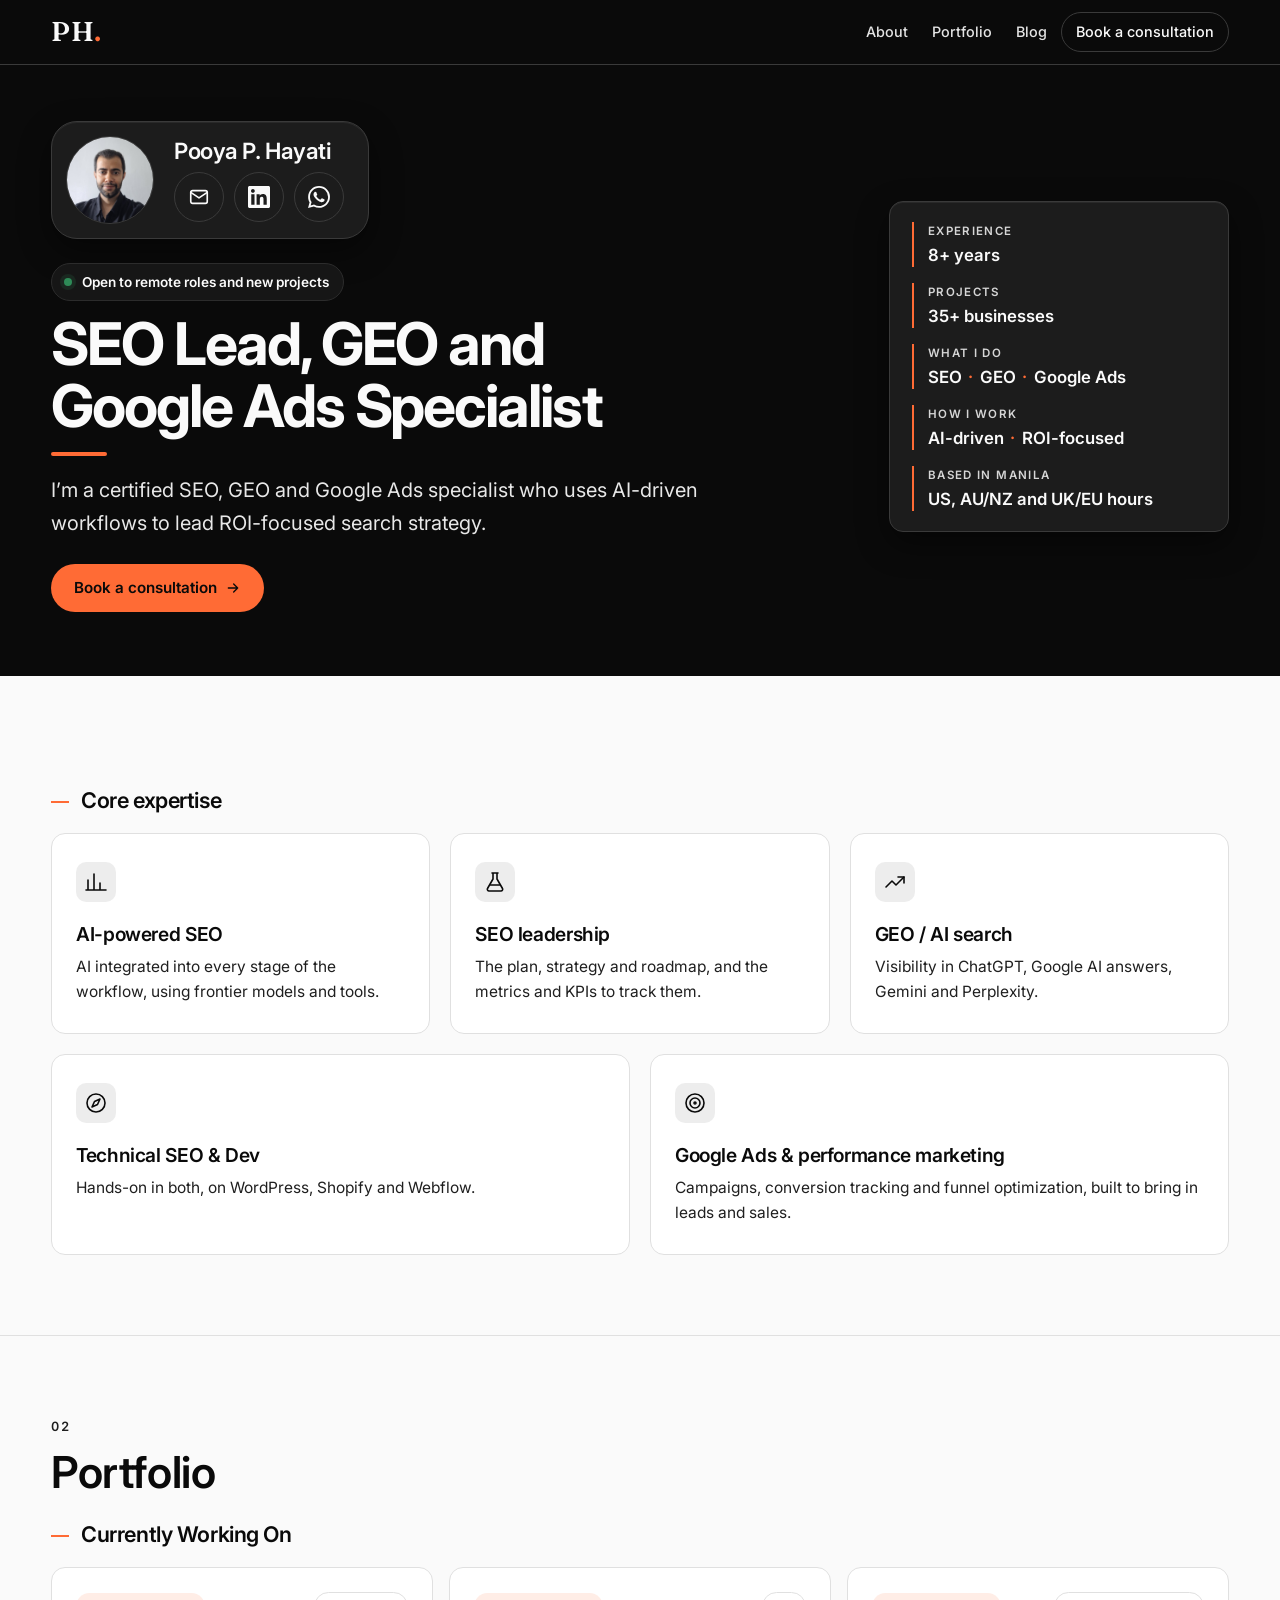
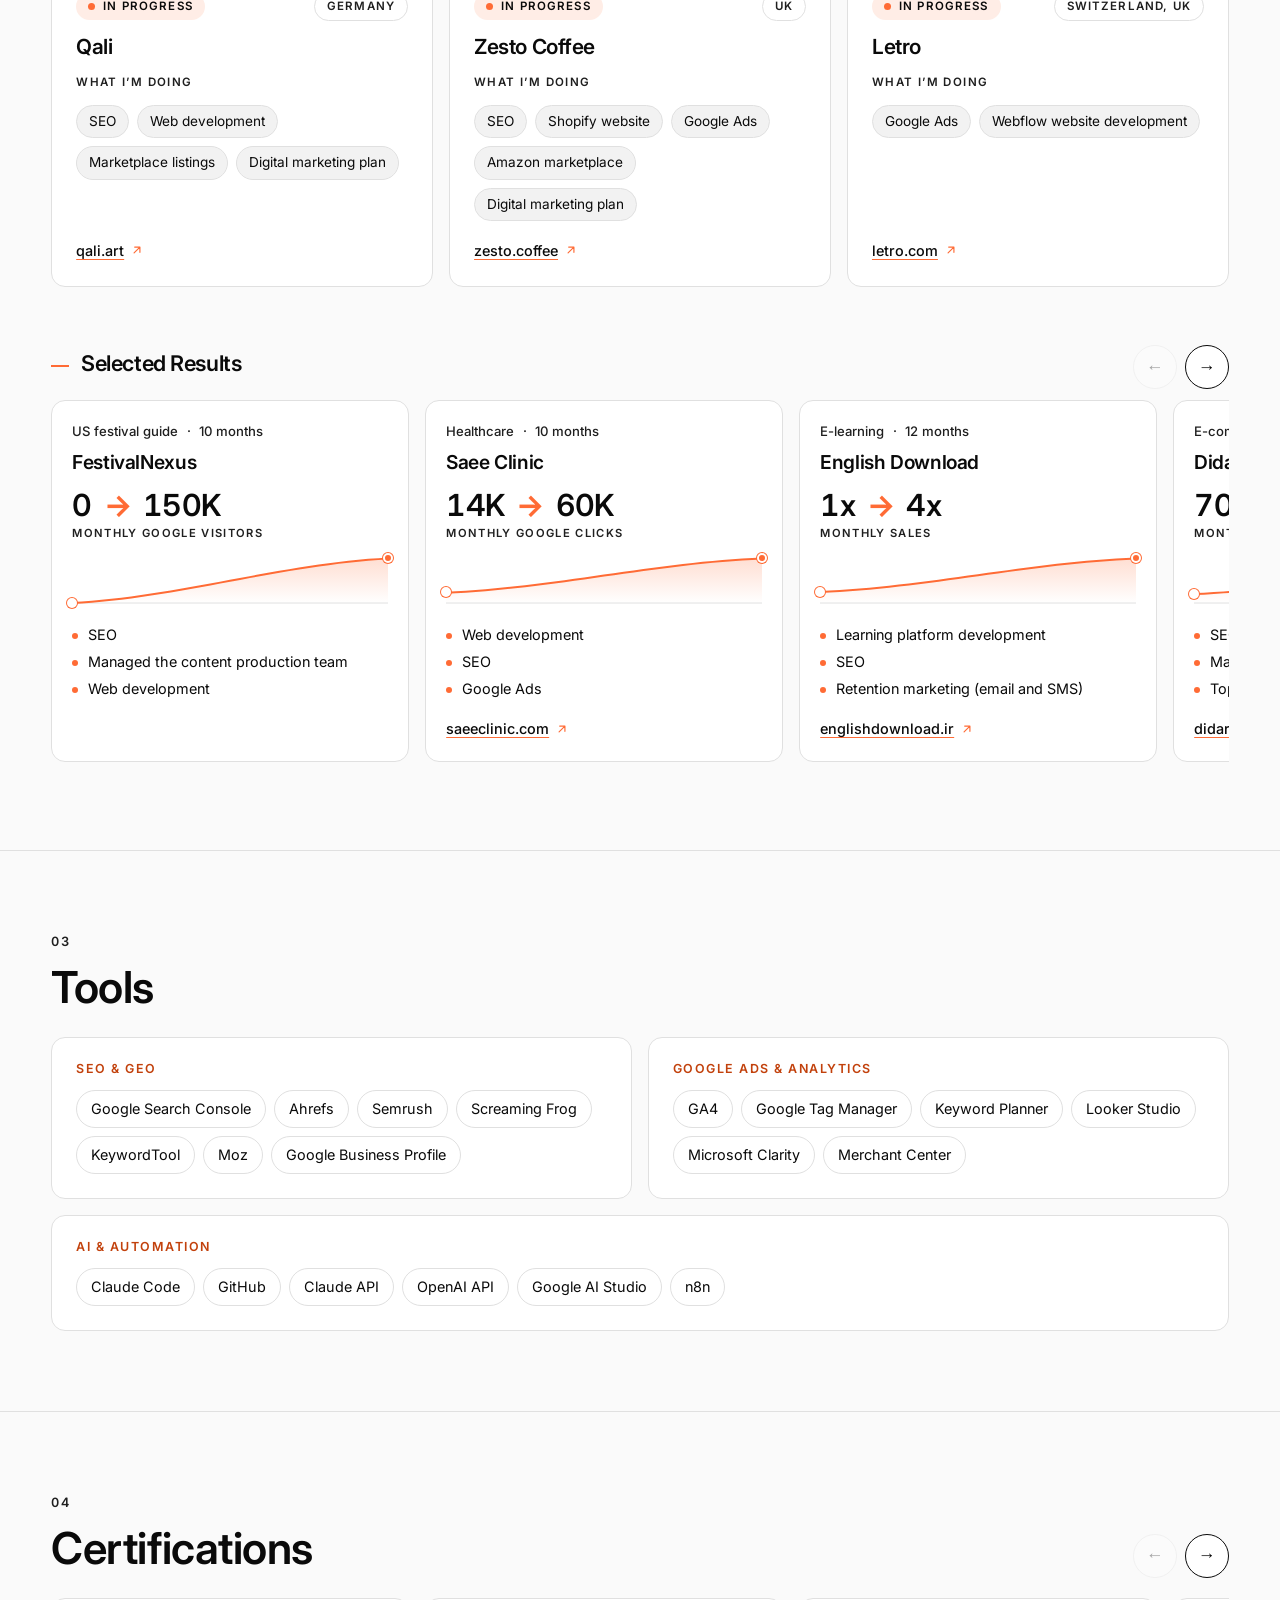
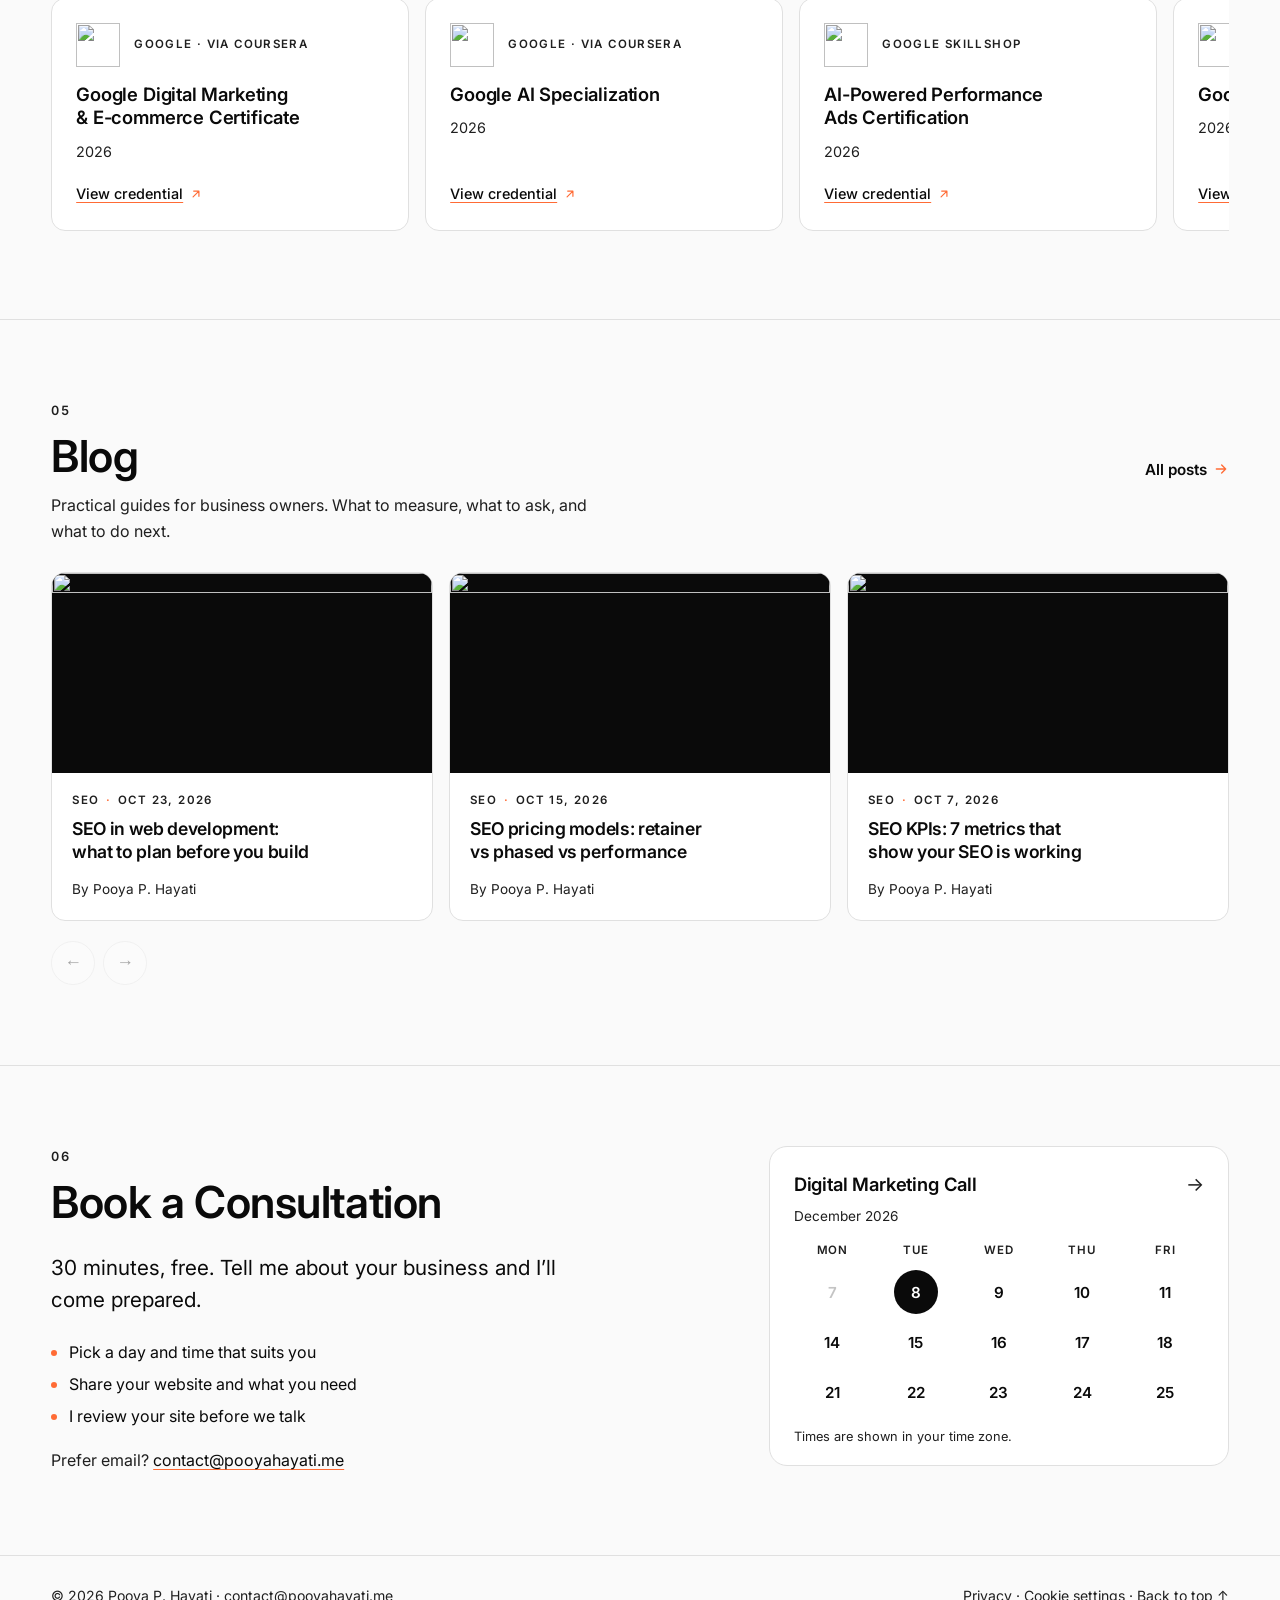
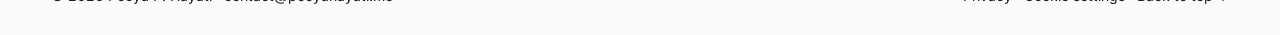
==== public/index.html @ 8cc302c2 "Add credential links for remaining certifications Co-Authored-By: Claude Sonnet 5.5 <noreply@anthrop" ====
<!DOCTYPE html>
<html lang="en">
<head>
<!-- Consent Mode default (before GTM) -->
<script>window.dataLayer=window.dataLayer||[];function gtag(){dataLayer.push(arguments)}
gtag('consent','default',{ad_storage:'denied',ad_user_data:'denied',ad_personalization:'denied',analytics_storage:'denied',wait_for_update:500});
try{if(localStorage.getItem('ph_consent')==='granted')gtag('consent','update',{analytics_storage:'granted'})}catch(e){}</script>
<!-- Google Tag Manager -->
<script>(function(w,d,s,l,i){w[l]=w[l]||[];w[l].push({'gtm.start':
new Date().getTime(),event:'gtm.js'});var f=d.getElementsByTagName(s)[0],
j=d.createElement(s),dl=l!='dataLayer'?'&l='+l:'';j.async=true;j.src=
'https://www.googletagmanager.com/gtm.js?id='+i+dl;f.parentNode.insertBefore(j,f);
})(window,document,'script','dataLayer','GTM-W73J48HM');</script>
<!-- End Google Tag Manager -->
  <meta charset="UTF-8">
  <meta name="viewport" content="width=device-width, initial-scale=1.0">
  <title>Pooya Hayati | SEO Lead, GEO and Google Ads Specialist</title>
  <meta name="description" content="SEO, GEO and Google Ads specialist with 8+ years of experience leading ROI-focused SEO strategy for healthcare, e-commerce, software and e-learning businesses.">
  <meta name="author" content="Pooya P. Hayati">
  <meta name="robots" content="index, follow">
  <link rel="canonical" href="https://pouyahayati.com/">
  <meta name="theme-color" content="#0A0A0A">
  <meta name="color-scheme" content="light">

  <!-- Open Graph -->
  <meta property="og:type" content="website">
  <meta property="og:url" content="https://pouyahayati.com/">
  <meta property="og:site_name" content="Pooya P. Hayati">
  <meta property="og:title" content="Pooya Hayati | SEO Lead, GEO and Google Ads Specialist">
  <meta property="og:description" content="SEO, GEO and Google Ads specialist with 8+ years of experience leading ROI-focused SEO strategy for healthcare, e-commerce, software and e-learning businesses.">
  <meta property="og:locale" content="en_US">
  <meta property="og:image" content="https://pouyahayati.com/og-image.png">
  <meta property="og:image:width" content="1200">
  <meta property="og:image:height" content="630">
  <meta name="twitter:card" content="summary_large_image">
  <meta name="twitter:title" content="Pooya Hayati | SEO Lead, GEO and Google Ads Specialist">
  <meta name="twitter:description" content="SEO, GEO and Google Ads specialist with 8+ years of experience leading ROI-focused SEO strategy for healthcare, e-commerce, software and e-learning businesses.">
  <meta name="twitter:image" content="https://pouyahayati.com/og-image.png">

  <link rel="icon" href="favicon.svg" type="image/svg+xml">

  <link rel="preconnect" href="https://fonts.googleapis.com">
  <link rel="preconnect" href="https://fonts.gstatic.com" crossorigin>
  <link href="https://fonts.googleapis.com/css2?family=Fraunces:opsz,wght@9..144,600&family=Inter:wght@400;500;600;700&display=swap" rel="stylesheet">
  <link rel="stylesheet" href="styles.css">

  <script type="application/ld+json">
  {
    "@context": "https://schema.org",
    "@type": "Person",
    "name": "Pooya P. Hayati",
    "alternateName": "Pouya Hayati",
    "url": "https://pouyahayati.com/",
    "image": "https://pouyahayati.com/images/profile.jpg",
    "jobTitle": "SEO Lead, GEO & Google Ads Specialist",
    "email": "mailto:contact@pooyahayati.me",
    "sameAs": ["https://www.linkedin.com/in/pooya-hayati"],
    "address": {"@type": "PostalAddress", "addressLocality": "Manila", "addressCountry": "PH"},
    "knowsAbout": ["Search Engine Optimization", "Technical SEO", "E-commerce SEO", "Link Building", "Local SEO", "Generative Engine Optimization", "Google Ads", "Paid Search", "Web Analytics", "Conversion Rate Optimization"]
  }
  </script>

  <script>document.documentElement.classList.add('js');</script>
  <script src="booking.js" defer></script>
  <script src="script.js" defer></script>
</head>
<body>
<!-- Google Tag Manager (noscript) -->
<noscript><iframe src="https://www.googletagmanager.com/ns.html?id=GTM-W73J48HM"
height="0" width="0" style="display:none;visibility:hidden"></iframe></noscript>
<!-- End Google Tag Manager (noscript) -->
  <a class="skip-link" href="#main">Skip to content</a>

  <header class="site-header">
    <div class="container header-inner">
      <a class="logo" href="#top" aria-label="Pooya P. Hayati, home">PH<span class="logo-dot" aria-hidden="true">.</span></a>
      <nav aria-label="Primary">
        <ul class="nav-list">
          <li><a href="#about">About</a></li>
          <li><a href="#work">Portfolio</a></li>
          <li><a href="#blog">Blog</a></li>
          <li><a href="#contact" class="nav-cta">Book a consultation</a></li>
        </ul>
      </nav>
    </div>
  </header>

  <main id="main">
    <section class="hero" id="top" aria-labelledby="hero-title">
      <div class="container">
        <aside class="profile-card" aria-label="Connect with Pooya P. Hayati">
          <span class="profile-photo"><img src="images/profile.jpg" alt="Pooya P. Hayati" width="88" height="88"></span>
          <div class="profile-body">
            <p class="profile-name">Pooya P. Hayati</p>
            <ul class="profile-links">
              <li><a class="is-email" href="mailto:contact@pooyahayati.me" aria-label="Email">
                <svg aria-hidden="true" viewBox="0 0 24 24" fill="none" stroke="currentColor" stroke-width="1.8" stroke-linecap="round" stroke-linejoin="round"><rect x="3" y="5" width="18" height="14" rx="2"/><path d="M3 7l9 6 9-6"/></svg>
              </a></li>
              <li><a class="is-linkedin" href="https://www.linkedin.com/in/pooya-hayati" target="_blank" rel="noopener" aria-label="LinkedIn">
                <svg aria-hidden="true" viewBox="0 0 24 24" fill="currentColor"><path d="M20.447 20.452h-3.554v-5.569c0-1.328-.027-3.037-1.852-3.037-1.853 0-2.136 1.445-2.136 2.939v5.667H9.351V9h3.414v1.561h.046c.477-.9 1.637-1.85 3.37-1.85 3.601 0 4.267 2.37 4.267 5.455v6.286zM5.337 7.433c-1.144 0-2.063-.926-2.063-2.065 0-1.138.92-2.063 2.063-2.063 1.14 0 2.064.925 2.064 2.063 0 1.139-.925 2.065-2.064 2.065zm1.782 13.019H3.555V9h3.564v11.452zM22.225 0H1.771C.792 0 0 .774 0 1.729v20.542C0 23.227.792 24 1.771 24h20.451C23.2 24 24 23.227 24 22.271V1.729C24 .774 23.2 0 22.222 0h.003z"/></svg>
              </a></li>
              <li><a class="is-whatsapp" href="https://wa.me/639681884599" target="_blank" rel="noopener" aria-label="WhatsApp">
                <svg aria-hidden="true" viewBox="0 0 24 24" fill="currentColor"><path d="M17.472 14.382c-.297-.149-1.758-.867-2.03-.967-.273-.099-.471-.148-.67.15-.197.297-.767.966-.94 1.164-.173.199-.347.223-.644.075-.297-.15-1.255-.463-2.39-1.475-.883-.788-1.48-1.761-1.653-2.059-.173-.297-.018-.458.13-.606.134-.133.298-.347.446-.52.149-.174.198-.298.298-.497.099-.198.05-.371-.025-.52-.075-.149-.669-1.612-.916-2.207-.242-.579-.487-.5-.669-.51-.173-.008-.371-.01-.57-.01-.198 0-.52.074-.792.372-.272.297-1.04 1.016-1.04 2.479 0 1.462 1.065 2.875 1.213 3.074.149.198 2.096 3.2 5.077 4.487.709.306 1.262.489 1.694.625.712.227 1.36.195 1.871.118.571-.085 1.758-.719 2.006-1.413.248-.694.248-1.289.173-1.413-.074-.124-.272-.198-.57-.347m-5.421 7.403h-.004a9.87 9.87 0 01-5.031-1.378l-.361-.214-3.741.982.998-3.648-.235-.374a9.86 9.86 0 01-1.51-5.26c.001-5.45 4.436-9.884 9.888-9.884 2.64 0 5.122 1.03 6.988 2.898a9.825 9.825 0 012.893 6.994c-.003 5.45-4.437 9.884-9.885 9.884m8.413-18.297A11.815 11.815 0 0012.05 0C5.495 0 .16 5.335.157 11.892c0 2.096.547 4.142 1.588 5.945L.057 24l6.305-1.654a11.882 11.882 0 005.683 1.448h.005c6.554 0 11.89-5.335 11.893-11.893a11.821 11.821 0 00-3.48-8.413Z"/></svg>
              </a></li>
            </ul>
          </div>
        </aside>

        <div class="hero-body">
          <div class="hero-copy">
            <p class="hero-open"><span class="hero-open-dot" aria-hidden="true"></span>Open to remote roles and new projects</p>
            <h1 id="hero-title" class="hero-title hero-title-one">SEO Lead, GEO and Google Ads Specialist</h1>
            <p class="hero-sub">I&rsquo;m a certified SEO, GEO and Google Ads specialist who uses AI-driven workflows to lead ROI-focused search strategy.</p>
            <div class="hero-actions">
              <a class="btn btn-primary" href="#contact">Book a consultation
                <svg aria-hidden="true" width="16" height="16" viewBox="0 0 24 24" fill="none" stroke="currentColor" stroke-width="2" stroke-linecap="round" stroke-linejoin="round"><path d="M5 12h14M13 6l6 6-6 6"/></svg>
              </a>
            </div>
          </div>

          <dl class="hero-stats" aria-label="At a glance">
            <div class="stat"><dt>Experience</dt><dd>8+ years</dd></div>
            <div class="stat"><dt>Projects</dt><dd>35+ businesses</dd></div>
            <div class="stat stat-wide"><dt>What I do</dt><dd>SEO <span class="sep" aria-hidden="true">·</span> GEO <span class="sep" aria-hidden="true">·</span> Google Ads</dd></div>
            <div class="stat stat-wide stat-how"><dt>How I work</dt><dd>AI-driven <span class="sep" aria-hidden="true">·</span> ROI-focused</dd></div>
            <div class="stat stat-wide stat-where"><dt>Based in Manila</dt><dd>US, AU/NZ and UK/EU hours</dd></div>
          </dl>
        </div>
      </div>
    </section>

    <section class="section" id="about" aria-labelledby="about-title">
      <div class="container split">
        <div class="about-cards">
        <h3 class="group-title reveal" id="about-title">Core expertise</h3>
        <ul class="cards">
          <li class="card reveal">
            <svg class="card-icon" aria-hidden="true" viewBox="0 0 24 24" fill="none" stroke="currentColor" stroke-width="1.6" stroke-linecap="round" stroke-linejoin="round"><path d="M4 20V10M10 20V4M16 20v-7M22 20H2"/></svg>
            <h3>AI-powered SEO</h3>
            <p>AI integrated into every stage of the workflow, using frontier models and tools.</p>
          </li>
          <li class="card reveal">
            <svg class="card-icon" aria-hidden="true" viewBox="0 0 24 24" fill="none" stroke="currentColor" stroke-width="1.6" stroke-linecap="round" stroke-linejoin="round"><path d="M9 3h6M10 3v6L4.5 18.5A1.7 1.7 0 0 0 6 21h12a1.7 1.7 0 0 0 1.5-2.5L14 9V3"/><path d="M7.5 15h9"/></svg>
            <h3>SEO leadership</h3>
            <p>The plan, strategy and roadmap, and the metrics and KPIs to track them.</p>
          </li>
          <li class="card reveal">
            <svg class="card-icon" aria-hidden="true" viewBox="0 0 24 24" fill="none" stroke="currentColor" stroke-width="1.6" stroke-linecap="round" stroke-linejoin="round"><path d="M3 17l6-6 4 4 8-8"/><path d="M15 7h6v6"/></svg>
            <h3>GEO / AI search</h3>
            <p>Visibility in ChatGPT, Google AI answers, Gemini and Perplexity.</p>
          </li>
          <li class="card reveal">
            <svg class="card-icon" aria-hidden="true" viewBox="0 0 24 24" fill="none" stroke="currentColor" stroke-width="1.6" stroke-linecap="round" stroke-linejoin="round"><circle cx="12" cy="12" r="9"/><path d="M16 8l-2.5 5.5L8 16l2.5-5.5z"/></svg>
            <h3>Technical SEO &amp; Dev</h3>
            <p>Hands-on in both, on WordPress, Shopify and Webflow.</p>
          </li>
          <li class="card reveal">
            <svg class="card-icon" aria-hidden="true" viewBox="0 0 24 24" fill="none" stroke="currentColor" stroke-width="1.6" stroke-linecap="round" stroke-linejoin="round"><circle cx="12" cy="12" r="9"/><circle cx="12" cy="12" r="5"/><circle cx="12" cy="12" r="1"/></svg>
            <h3>Google Ads &amp; performance marketing</h3>
            <p>Campaigns, conversion tracking and funnel optimization, built to bring in leads and sales.</p>
          </li>
        </ul>
        </div>
      </div>
    </section>


    <section class="section" id="work" aria-labelledby="work-title">
      <div class="container">
        <div class="section-head reveal">
          <span class="section-num">02</span>
          <h2 id="work-title">Portfolio</h2>
        </div>

        <div class="work-group" aria-labelledby="wip-title">
          <h3 class="group-title reveal" id="wip-title">Currently Working On</h3>
          <ul class="wips">
            <li class="wip reveal">
              <div class="wip-body">
                <div class="wip-tags"><span class="badge"><span class="badge-dot" aria-hidden="true"></span>In progress</span><span class="market">Germany</span></div>
                <h4>Qali</h4>
                <div class="case-work"><span class="case-work-label">What I’m doing</span><ul class="pills"><li>SEO</li><li>Web development</li><li>Marketplace listings</li><li>Digital marketing plan</li></ul></div>
                <a class="case-link" href="https://qali.art" target="_blank" rel="noopener">qali.art <svg aria-hidden="true" width="14" height="14" viewBox="0 0 24 24" fill="none" stroke="currentColor" stroke-width="2" stroke-linecap="round" stroke-linejoin="round"><path d="M7 17L17 7M8 7h9v9"/></svg></a>
              </div>
            </li>
            <li class="wip reveal">
              <div class="wip-body">
                <div class="wip-tags"><span class="badge"><span class="badge-dot" aria-hidden="true"></span>In progress</span><span class="market">UK</span></div>
                <h4>Zesto Coffee</h4>
                <div class="case-work"><span class="case-work-label">What I’m doing</span><ul class="pills"><li>SEO</li><li>Shopify website</li><li>Google Ads</li><li>Amazon marketplace</li><li>Digital marketing plan</li></ul></div>
                <a class="case-link" href="https://zesto.coffee" target="_blank" rel="noopener">zesto.coffee <svg aria-hidden="true" width="14" height="14" viewBox="0 0 24 24" fill="none" stroke="currentColor" stroke-width="2" stroke-linecap="round" stroke-linejoin="round"><path d="M7 17L17 7M8 7h9v9"/></svg></a>
              </div>
            </li>
                      <li class="wip reveal">
              <div class="wip-body">
                <div class="wip-tags"><span class="badge"><span class="badge-dot" aria-hidden="true"></span>In progress</span><span class="market">Switzerland, UK</span></div>
                <h4>Letro</h4>
                <div class="case-work"><span class="case-work-label">What I’m doing</span><ul class="pills"><li>Google Ads</li><li>Webflow website development</li></ul></div>
                <a class="case-link" href="https://letro.com" target="_blank" rel="noopener">letro.com <svg aria-hidden="true" width="14" height="14" viewBox="0 0 24 24" fill="none" stroke="currentColor" stroke-width="2" stroke-linecap="round" stroke-linejoin="round"><path d="M7 17L17 7M8 7h9v9"/></svg></a>
              </div>
            </li>
          </ul>
        </div>

        <div class="work-group" aria-labelledby="seo-title">
          <h3 class="group-title reveal" id="seo-title">Selected Results</h3>
          <div class="carousel">
          <ul class="cases" tabindex="0" aria-label="Selected results">
            <li class="case reveal">
              <div class="case-body">
                <p class="case-meta">US festival guide <span class="nowrap"><span class="sep" aria-hidden="true">·</span> 10 months</span></p>
                <h4>FestivalNexus</h4>
                <figure class="chart" data-from="0" data-from-label="0" data-to="150000" data-months="10">
                  <figcaption class="chart-head"><span class="chart-metric">Monthly Google visitors</span><span class="chart-value">0 <span class="arr" aria-label="to">→</span> 150K</span></figcaption>
                </figure>
                <dl class="case-totals"><div><dt>Total visits</dt><dd>~375K</dd></div><div><dt>Times shown on Google</dt><dd>~7M</dd></div></dl>
                <div class="case-work"><span class="case-work-label">What I did</span><ul class="case-list"><li>SEO</li><li>Managed the content production team</li><li>Web development</li></ul></div>
              </div>
            </li>
            <li class="case reveal">
              <div class="case-body">
                <p class="case-meta">Healthcare <span class="nowrap"><span class="sep" aria-hidden="true">·</span> 10 months</span></p>
                <h4>Saee Clinic</h4>
                <figure class="chart" data-from="14000" data-from-label="14K" data-to="60000" data-months="10">
                  <figcaption class="chart-head"><span class="chart-metric">Monthly Google clicks</span><span class="chart-value">14K <span class="arr" aria-label="to">→</span> 60K</span></figcaption>
                </figure>
                <dl class="case-totals"><div><dt>Total visits</dt><dd>~376K</dd></div><div><dt>Times shown on Google</dt><dd>~8.68M</dd></div></dl>
                <div class="case-work"><span class="case-work-label">What I did</span><ul class="case-list"><li>Web development</li><li>SEO</li><li>Google Ads</li></ul></div>
                <a class="case-link" href="https://saeeclinic.com" target="_blank" rel="noopener">saeeclinic.com <svg aria-hidden="true" width="14" height="14" viewBox="0 0 24 24" fill="none" stroke="currentColor" stroke-width="2" stroke-linecap="round" stroke-linejoin="round"><path d="M7 17L17 7M8 7h9v9"/></svg></a>
              </div>
            </li>
            <li class="case reveal">
              <div class="case-body">
                <p class="case-meta">E-learning <span class="nowrap"><span class="sep" aria-hidden="true">·</span> 12 months</span></p>
                <h4>English Download</h4>
                <figure class="chart" data-from="1" data-from-label="1x" data-to="4" data-months="12">
                  <figcaption class="chart-head"><span class="chart-metric">Monthly sales</span><span class="chart-value">1x <span class="arr" aria-label="to">→</span> 4x</span></figcaption>
                </figure>
                <div class="case-work"><span class="case-work-label">What I did</span><ul class="case-list"><li>Learning platform development</li><li>SEO</li><li>Retention marketing (email and SMS)</li></ul></div>
                <a class="case-link" href="https://englishdownload.ir" target="_blank" rel="noopener">englishdownload.ir <svg aria-hidden="true" width="14" height="14" viewBox="0 0 24 24" fill="none" stroke="currentColor" stroke-width="2" stroke-linecap="round" stroke-linejoin="round"><path d="M7 17L17 7M8 7h9v9"/></svg></a>
              </div>
            </li>
            <li class="case reveal">
              <div class="case-body">
                <p class="case-meta">E-commerce <span class="nowrap"><span class="sep" aria-hidden="true">·</span> 10 months</span></p>
                <h4>Didarhome</h4>
                <figure class="chart" data-from="700" data-from-label="700" data-to="3500" data-months="10">
                  <figcaption class="chart-head"><span class="chart-metric">Monthly Google clicks</span><span class="chart-value">700 <span class="arr" aria-label="to">→</span> 3,500+</span></figcaption>
                </figure>
                <div class="case-work"><span class="case-work-label">What I did</span><ul class="case-list"><li>SEO and Google Ads</li><li>Managed web development</li><li>Top 3 on Google for key rug searches</li></ul></div>
                <a class="case-link" href="https://didarhome.com" target="_blank" rel="noopener">didarhome.com <svg aria-hidden="true" width="14" height="14" viewBox="0 0 24 24" fill="none" stroke="currentColor" stroke-width="2" stroke-linecap="round" stroke-linejoin="round"><path d="M7 17L17 7M8 7h9v9"/></svg></a>
              </div>
            </li>
            <li class="case reveal">
              <div class="case-body">
                <p class="case-meta">E-commerce <span class="nowrap"><span class="sep" aria-hidden="true">·</span> 6 months</span></p>
                <h4>Taktennis</h4>
                <figure class="chart" data-from="1" data-from-label="1x" data-to="8" data-months="6">
                  <figcaption class="chart-head"><span class="chart-metric">Monthly sales</span><span class="chart-value">1x <span class="arr" aria-label="to">→</span> 8x</span></figcaption>
                </figure>
                <div class="case-work"><span class="case-work-label">What I did</span><ul class="case-list"><li>Web development</li><li>New site structure and engineered user flows to raise CRO and sales</li></ul></div>
                <a class="case-link" href="https://taktennis.com" target="_blank" rel="noopener">taktennis.com <svg aria-hidden="true" width="14" height="14" viewBox="0 0 24 24" fill="none" stroke="currentColor" stroke-width="2" stroke-linecap="round" stroke-linejoin="round"><path d="M7 17L17 7M8 7h9v9"/></svg></a>
              </div>
            </li>
            <li class="case reveal">
              <div class="case-body">
                <p class="case-meta">Cloud telephony SaaS</p>
                <h4>Telina</h4>
                <div class="case-work"><span class="case-work-label">What I did</span><ul class="case-list"><li>SEO: ranked on the business&rsquo;s main terms</li><li>Google Ads</li><li>Web development</li></ul></div>
                <a class="case-link" href="https://telina.com" target="_blank" rel="noopener">telina.com <svg aria-hidden="true" width="14" height="14" viewBox="0 0 24 24" fill="none" stroke="currentColor" stroke-width="2" stroke-linecap="round" stroke-linejoin="round"><path d="M7 17L17 7M8 7h9v9"/></svg></a>
              </div>
            </li>
          </ul>
          <div class="carousel-nav" hidden>
            <button type="button" class="carousel-btn" data-dir="-1" aria-label="Previous results">←</button>
            <button type="button" class="carousel-btn" data-dir="1" aria-label="Next results">→</button>
          </div>
          </div>
          <p class="chart-note reveal">Lines connect each project’s starting and ending numbers.</p>
        </div>
      </div>
    </section>

    <section class="section" id="tools" aria-labelledby="tools-title">
      <div class="container">
        <div class="section-head reveal">
          <span class="section-num">03</span>
          <h2 id="tools-title">Tools</h2>
        </div>
        <ul class="tool-grid">
          <li class="tool-card reveal"><h3>SEO &amp; GEO</h3><ul class="pills"><li>Google Search Console</li><li>Ahrefs</li><li>Semrush</li><li>Screaming Frog</li><li>KeywordTool</li><li>Moz</li><li>Google Business Profile</li></ul></li>
          <li class="tool-card reveal"><h3>Google Ads &amp; Analytics</h3><ul class="pills"><li>GA4</li><li>Google Tag Manager</li><li>Keyword Planner</li><li>Looker Studio</li><li>Microsoft Clarity</li><li>Merchant Center</li></ul></li>
          <li class="tool-card reveal"><h3>AI &amp; Automation</h3><ul class="pills"><li>Claude Code</li><li>GitHub</li><li>Claude API</li><li>OpenAI API</li><li>Google AI Studio</li><li>n8n</li></ul></li>
        </ul>
      </div>
    </section>

    <section class="section" id="certifications" aria-labelledby="certs-title">
      <div class="container">
        <div class="section-head reveal">
          <span class="section-num">04</span>
          <h2 id="certs-title">Certifications</h2>
        </div>
        <div class="carousel">
          <div class="carousel-nav" hidden>
            <button type="button" class="carousel-btn" data-dir="-1" aria-label="Previous certifications">←</button>
            <button type="button" class="carousel-btn" data-dir="1" aria-label="Next certifications">→</button>
          </div>
          <ul class="cert-track" tabindex="0" aria-label="Certifications">
            <li class="cert-card reveal">
              <div class="cert-top"><img class="cert-logo" src="/images/certs/google.png" alt="" width="44" height="44" loading="lazy"><span class="cert-issuer-name">Google · via Coursera</span></div>
              <h3>Google Digital Marketing &amp; E-commerce Certificate</h3>
              <p class="cert-year">2026</p>
              <a class="case-link" href="https://www.coursera.org/account/accomplishments/specialization/5QYLUIN1EO39" target="_blank" rel="noopener">View credential <svg aria-hidden="true" width="14" height="14" viewBox="0 0 24 24" fill="none" stroke="currentColor" stroke-width="2" stroke-linecap="round" stroke-linejoin="round"><path d="M7 17L17 7M8 7h9v9"/></svg></a>
            </li>
            <li class="cert-card reveal">
              <div class="cert-top"><img class="cert-logo" src="/images/certs/google.png" alt="" width="44" height="44" loading="lazy"><span class="cert-issuer-name">Google · via Coursera</span></div>
              <h3>Google AI Specialization</h3>
              <p class="cert-year">2026</p>
              <a class="case-link" href="https://www.coursera.org/account/accomplishments/specialization/MBNFSS2WHLLF" target="_blank" rel="noopener">View credential <svg aria-hidden="true" width="14" height="14" viewBox="0 0 24 24" fill="none" stroke="currentColor" stroke-width="2" stroke-linecap="round" stroke-linejoin="round"><path d="M7 17L17 7M8 7h9v9"/></svg></a>
            </li>
            <li class="cert-card reveal">
              <div class="cert-top"><img class="cert-logo" src="/images/certs/google.png" alt="" width="44" height="44" loading="lazy"><span class="cert-issuer-name">Google Skillshop</span></div>
              <h3>AI-Powered Performance Ads Certification</h3>
              <p class="cert-year">2026</p>
              <a class="case-link" href="https://skillshop.docebosaas.com/legacy/lms/index.php?r=CertificationApp%2FcertificationApp%2Frenew%26cu_id=7665883" target="_blank" rel="noopener">View credential <svg aria-hidden="true" width="14" height="14" viewBox="0 0 24 24" fill="none" stroke="currentColor" stroke-width="2" stroke-linecap="round" stroke-linejoin="round"><path d="M7 17L17 7M8 7h9v9"/></svg></a>
            </li>
            <li class="cert-card reveal">
              <div class="cert-top"><img class="cert-logo" src="/images/certs/google.png" alt="" width="44" height="44" loading="lazy"><span class="cert-issuer-name">Google</span></div>
              <h3>Google Analytics Certification</h3>
              <p class="cert-year">2026</p>
              <a class="case-link" href="/certs/google-analytics-certification.pdf" target="_blank" rel="noopener">View credential <svg aria-hidden="true" width="14" height="14" viewBox="0 0 24 24" fill="none" stroke="currentColor" stroke-width="2" stroke-linecap="round" stroke-linejoin="round"><path d="M7 17L17 7M8 7h9v9"/></svg></a>
            </li>
          </ul>
        </div>
      </div>
    </section>

    <section class="section section-alt" id="blog" aria-labelledby="blog-title">
      <div class="container">
        <div class="blog-head reveal">
          <div class="section-head">
            <span class="section-num">05</span>
            <h2 id="blog-title">Blog</h2>
          </div>
          <a class="blog-all" href="/blog/">All posts <svg aria-hidden="true" width="16" height="16" viewBox="0 0 24 24" fill="none" stroke="currentColor" stroke-width="2" stroke-linecap="round" stroke-linejoin="round"><path d="M5 12h14M13 6l6 6-6 6"/></svg></a>
        </div>
        <p class="blog-intro reveal">Practical guides for business owners. What to measure, what to ask, and what to do next.</p>
        <div class="carousel">
        <ul class="posts" tabindex="0" aria-label="Blog posts">
          <li class="post reveal">
            <a class="post-link" href="/blog/seo-in-web-development/">
              <img class="post-img" src="/blog/seo-in-web-development/og.png" alt="" width="1200" height="630" loading="lazy">
              <div class="post-body">
                <p class="post-meta">SEO <span class="sep" aria-hidden="true">·</span> <time datetime="2026-10-23">Oct 23, 2026</time></p>
                <h3>SEO in web development: what to plan before you build</h3>
                <p class="post-author">By Pooya P. Hayati</p>
              </div>
            </a>
          </li>
          <li class="post reveal">
            <a class="post-link" href="/blog/seo-pricing-models/">
              <img class="post-img" src="/blog/seo-pricing-models/og.png" alt="" width="1200" height="630" loading="lazy">
              <div class="post-body">
                <p class="post-meta">SEO <span class="sep" aria-hidden="true">·</span> <time datetime="2026-10-15">Oct 15, 2026</time></p>
                <h3>SEO pricing models: retainer vs phased vs performance</h3>
                <p class="post-author">By Pooya P. Hayati</p>
              </div>
            </a>
          </li>
          <li class="post reveal">
            <a class="post-link" href="/blog/seo-kpis-for-business-owners/">
              <img class="post-img" src="/blog/seo-kpis-for-business-owners/og.png" alt="" width="1200" height="630" loading="lazy">
              <div class="post-body">
                <p class="post-meta">SEO <span class="sep" aria-hidden="true">·</span> <time datetime="2026-10-07">Oct 7, 2026</time></p>
                <h3>SEO KPIs: 7 metrics that show your SEO is working</h3>
                <p class="post-author">By Pooya P. Hayati</p>
              </div>
            </a>
          </li>
        </ul>
        <div class="carousel-nav" hidden>
          <button type="button" class="carousel-btn" data-dir="-1" aria-label="Previous posts">←</button>
          <button type="button" class="carousel-btn" data-dir="1" aria-label="Next posts">→</button>
        </div>
        </div>
      </div>
    </section>

    <section class="section section-contact" id="contact" aria-labelledby="contact-title">
      <div class="container split">
        <div class="reveal">
          <div class="section-head">
            <span class="section-num">06</span>
            <h2 id="contact-title">Book a Consultation</h2>
          </div>
          <p class="lead">30 minutes, free. Tell me about your business and I’ll come prepared.</p>
          <ul class="offer-list">
            <li>Pick a day and time that suits you</li>
            <li>Share your website and what you need</li>
            <li>I review your site before we talk</li>
          </ul>
          <p class="contact-alt">Prefer email? <a href="mailto:contact@pooyahayati.me">contact@pooyahayati.me</a></p>
        </div>

        <div class="booking reveal" data-cal-link="pooyahayati/30min" data-notice-days="2" data-weeks="3">
          <div class="booking-head">
            <h3>Digital Marketing Call</h3>
            <a class="booking-open" href="https://cal.com/pooyahayati/30min" target="_blank" rel="noopener" aria-label="Open booking page">→</a>
          </div>
          <p class="booking-month" aria-live="polite"></p>
          <div class="booking-days" role="list"></div>
          <p class="booking-note">Times are shown in your time zone.</p>
        </div>
      </div>
    </section>
  </main>

  <footer class="site-footer">
    <div class="container footer-inner">
      <p>© <span id="year">2026</span> Pooya P. Hayati · <a href="mailto:contact@pooyahayati.me">contact@pooyahayati.me</a></p>
      <p><a href="/privacy/">Privacy</a> · <a href="#" data-cookie-settings>Cookie settings</a> · <a href="#top">Back to top ↑</a></p>
    </div>
  </footer>
<script src="/assets/consent.js" defer></script>
</body>
</html>
<!-- redeploy trigger -->
---- public/styles.css ----
/* ==========================================================================
   Tokens
   ========================================================================== */
:root {
  --bg: #FAFAFA;
  --bg-alt: #F2F2F2;
  --surface: #FFFFFF;
  --ink: #111111;
  --ink-soft: #555555;
  --spark: #FF6B35;      /* orange accent: small elements only */
  --spark-ink: #0A0A0A;
  --line: #E0E0E0;
  /* solid black header, as on lush.com */
  --nav-bg: #0A0A0A;
  --nav-ink: #FAFAFA;
  --nav-ink-soft: #BDBDBD;
  --nav-line: #3A3A3A;
  --shadow: 0 1px 2px rgba(0, 0, 0, .04), 0 8px 24px rgba(0, 0, 0, .07);

  --font-logo: 'Fraunces', Georgia, 'Times New Roman', serif; /* logo only */
  --font-body: 'Inter', -apple-system, BlinkMacSystemFont, 'Segoe UI', Roboto, sans-serif;

  --radius: 14px;
  --container: 1120px;
  --gutter: 20px;
  --header-h: 64px;
}


/* ==========================================================================
   Base
   ========================================================================== */
*, *::before, *::after { box-sizing: border-box; }

html {
  scroll-behavior: smooth;
  scroll-padding-top: calc(var(--header-h) + 12px);
  -webkit-text-size-adjust: 100%;
}

body {
  margin: 0;
  background: var(--bg);
  color: var(--ink);
  font-family: var(--font-body);
  font-size: 1rem;
  line-height: 1.65;
  -webkit-font-smoothing: antialiased;
  text-rendering: optimizeLegibility;
}

h1, h2, h3 { margin: 0; line-height: 1.15; font-weight: 600; letter-spacing: -.02em; }
p { margin: 0 0 1em; }
p:last-child { margin-bottom: 0; }
ul, ol { margin: 0; padding: 0; list-style: none; }

a { color: var(--ink); text-decoration-color: var(--spark); text-decoration-thickness: 1px; text-underline-offset: 3px; }
a:hover { text-decoration-thickness: 2px; }
:focus-visible { outline: 2px solid var(--spark); outline-offset: 3px; border-radius: 4px; }
::selection { background: var(--spark); color: var(--spark-ink); }

.container {
  width: 100%;
  max-width: var(--container);
  margin: 0 auto;
  padding: 0 var(--gutter);
}

.skip-link {
  position: absolute;
  left: 12px;
  top: -48px;
  z-index: 100;
  padding: 8px 14px;
  background: var(--ink);
  color: var(--bg);
  border-radius: 8px;
  transition: top .2s;
}
.skip-link:focus { top: 12px; }

/* ==========================================================================
   Header
   ========================================================================== */
.site-header {
  position: sticky;
  top: 0;
  z-index: 50;
  background: var(--nav-bg);
  color: var(--nav-ink);
  border-bottom: 1px solid transparent;
  transition: border-color .25s;
}
.site-header.is-scrolled { border-bottom-color: var(--nav-line); }

.header-inner {
  display: flex;
  align-items: center;
  justify-content: space-between;
  height: var(--header-h);
}

.logo {
  font-family: var(--font-logo);
  font-weight: 600;
  font-size: 1.7rem;
  line-height: 1;
  letter-spacing: .02em;
  color: var(--nav-ink);
  text-decoration: none;
}
.logo-dot { color: var(--spark); }

.nav-list { display: flex; align-items: center; gap: 4px; }
.nav-list a {
  display: block;
  padding: 8px 10px;
  font-size: .9rem;
  font-weight: 500;
  color: var(--nav-ink-soft);
  text-decoration: none;
  border-radius: 8px;
}
.nav-list a:hover { color: var(--nav-ink); }
.nav-list li:not(:last-child) { display: none; }
.nav-list .nav-cta {
  color: var(--nav-ink);
  border: 1px solid var(--nav-line);
  padding: 7px 14px;
  border-radius: 999px;
}
.nav-list .nav-cta:hover { color: var(--nav-ink); border-color: var(--nav-ink); }

/* ==========================================================================
   Buttons
   ========================================================================== */
.btn {
  display: inline-flex;
  align-items: center;
  justify-content: center;
  gap: 8px;
  min-height: 48px;
  padding: 12px 22px;
  font: 600 .95rem/1 var(--font-body);
  border-radius: 999px;
  border: 1px solid transparent;
  text-decoration: none;
  cursor: pointer;
  transition: background-color .2s, color .2s, border-color .2s, transform .2s;
}
.btn-primary { background: var(--ink); color: var(--bg); }
.btn-primary:hover { background: var(--spark); color: var(--spark-ink); }
.btn-primary:hover svg { transform: translateX(3px); color: var(--spark-ink); }
.btn-primary svg { color: var(--spark); transition: transform .2s, color .2s; }
.btn:disabled { opacity: .6; cursor: progress; }

/* ==========================================================================
   Hero
   ========================================================================== */
.hero { padding: 40px 0 80px; }



.hero-title {
  font-size: clamp(2.4rem, 7.5vw, 5.25rem);
  font-weight: 700;
  line-height: 1.06;
  letter-spacing: -.035em;
  margin-bottom: 28px;
  overflow-wrap: break-word;
}
/* line 2 always starts on its own line */
.hero-title .line { display: block; }
/* short orange rule under the headline */
.hero-title::after {
  content: "";
  display: block;
  width: 56px;
  height: 4px;
  margin-top: 24px;
  background: var(--spark);
  border-radius: 2px;
}


/* Profile / connect card */
.profile-card {
  display: flex;
  align-items: center;
  gap: 20px;
  width: fit-content;
  max-width: 100%;
  margin-bottom: 40px;
  padding: 14px 24px 14px 14px;
  background: var(--surface);
  border: 1px solid var(--line);
  border-radius: 26px;
  box-shadow: var(--shadow);
}
.profile-photo {
  flex: none;
  width: 88px;
  height: 88px;
  overflow: hidden;
  border-radius: 50%;
  border: 1px solid var(--line);
}
.profile-photo img {
  display: block;
  width: 100%;
  height: 100%;
  object-fit: cover;
  transform: none;
  transform-origin: 50% 40%; /* keeps the face centred with shoulders in frame */
}
.profile-name {
  margin: 0 0 8px;
  font-size: 1.4rem;
  font-weight: 600;
  line-height: 1.2;
  letter-spacing: -.02em;
}
.profile-links { display: flex; gap: 10px; }
.profile-links a {
  display: grid;
  place-items: center;
  width: 50px;
  height: 50px;
  color: var(--ink);
  border: 1px solid var(--line);
  border-radius: 50%;
  transition: background-color .18s, border-color .18s, color .18s;
}
/* hover: fill with the platform's brand colour, glyph turns white */
.profile-links a:hover { color: #FFFFFF; }
.profile-links .is-email:hover { background: #1A1A1A; border-color: #1A1A1A; }
.profile-links .is-linkedin:hover { background: #0A66C2; border-color: #0A66C2; }
.profile-links .is-whatsapp:hover { background: #25D366; border-color: #25D366; }
.profile-links svg { width: 22px; height: 22px; }

.hero-sub {
  font-size: clamp(1.05rem, 2.4vw, 1.25rem);
  color: var(--ink-soft);
  max-width: 52ch;
  margin-bottom: 32px;
}

.hero-actions { display: flex; flex-wrap: wrap; gap: 12px; }

/* Stats / proof panel: below the buttons on small screens, beside the copy on wide ones */
.hero-stats {
  display: grid;
  grid-template-columns: repeat(2, minmax(0, 1fr));
  gap: 24px 16px;
  margin: 48px 0 0;
  padding-top: 24px;
  border-top: 1px solid var(--line);
}
.stat {
  display: flex;
  flex-direction: column-reverse; /* value above label visually; label stays first in the markup */
  padding-left: 14px;
  border-left: 2px solid var(--spark);
}
.stat-wide { grid-column: 1 / -1; }
.hero-stats dd {
  margin: 0;
  font-size: clamp(1.25rem, 3.4vw, 1.5rem);
  font-weight: 600;
  line-height: 1.2;
  letter-spacing: -.02em;
  color: var(--ink);
}
.stat-wide dd { font-size: clamp(1rem, 2.8vw, 1.1rem); font-weight: 500; letter-spacing: -.01em; }
.hero-stats .sep { color: var(--spark); padding: 0 .15em; }
.hero-stats dt {
  margin-top: 6px;
  font-size: .72rem;
  font-weight: 600;
  letter-spacing: .12em;
  text-transform: uppercase;
  color: var(--ink-soft);
}


/* ==========================================================================
   Sections
   ========================================================================== */
.section { padding: 72px 0; border-top: 1px solid var(--line); }
.section-alt { background: var(--bg-alt); }

.section-head { margin-bottom: 28px; }
.section-head h2 { font-size: clamp(1.9rem, 5vw, 2.75rem); letter-spacing: -.01em; }
.section-num {
  display: block;
  margin-bottom: 10px;
  font-size: .8rem;
  font-weight: 600;
  letter-spacing: .12em;
  color: var(--ink-soft);
  font-variant-numeric: tabular-nums;
}

.split { display: grid; gap: 8px; }

.prose { max-width: 62ch; }
.lead { font-size: clamp(1.1rem, 2.4vw, 1.3rem); line-height: 1.55; color: var(--ink); }
.prose p:not(.lead) { color: var(--ink-soft); }

/* Cards */
.cards { display: grid; gap: 16px; }
.card {
  display: flex;
  flex-direction: column;
  padding: 28px 24px;
  background: var(--surface);
  border: 1px solid var(--line);
  border-radius: var(--radius);
  transition: border-color .25s, transform .25s, box-shadow .25s;
}
.card-icon {
  width: 40px;
  height: 40px;
  padding: 8px;
  margin-bottom: 20px;
  color: var(--ink);
  background: color-mix(in srgb, var(--ink) 7%, transparent);
  border-radius: 10px;
  transition: color .25s;
}
/* hover lift only on real pointers, so a tap can't leave one card stuck outlined */
@media (hover: hover) {
  .card:hover { border-color: var(--ink); transform: translateY(-2px); box-shadow: var(--shadow); }
  .card:hover .card-icon { color: var(--spark); }
}
.card h3 { font-size: 1.2rem; margin-bottom: 8px; text-wrap: balance; }
.card p { color: var(--ink-soft); font-size: .97rem; }

/* Portfolio */
.work-group + .work-group { margin-top: 64px; }
.group-title { font-size: 1.35rem; margin-bottom: 20px; }
.group-sub { margin: -12px 0 20px; color: var(--ink-soft); font-size: .95rem; }
.group-title::before {
  content: "";
  display: inline-block;
  width: 18px;
  height: 2px;
  margin-right: 12px;
  vertical-align: middle;
  background: var(--spark);
}

/* SEO case studies: same card chrome as the Focus cards */
.cases { display: grid; gap: 16px; }
.case {
  display: flex;
  flex-direction: column;
  overflow: hidden;
  background: var(--surface);
  border: 1px solid var(--line);
  border-radius: var(--radius);
  transition: border-color .25s, transform .25s, box-shadow .25s;
}
.case-body {
  display: flex;
  flex: 1;
  flex-direction: column;
  padding: 24px;
}
.case-meta {
  margin-bottom: 6px;
  font-size: .72rem;
  font-weight: 600;
  letter-spacing: .12em;
  text-transform: uppercase;
  color: var(--ink-soft);
}
.case-meta .sep { color: var(--spark); padding: 0 .2em; }
.case-meta .nowrap { white-space: nowrap; }
.case h4 { margin: 0; font-size: 1.2rem; font-weight: 600; line-height: 1.2; letter-spacing: -.02em; }

@media (hover: hover) {
  .case:hover { border-color: var(--ink); transform: translateY(-2px); box-shadow: var(--shadow); }
}

/* Growth chart: static head, plot drawn by script.js from data-* values */
.chart { margin: 20px 0 0; }
.chart-head {
  display: flex;
  align-items: flex-end;
  justify-content: space-between;
  gap: 12px;
}
.chart-metric {
  font-size: .72rem;
  font-weight: 600;
  letter-spacing: .12em;
  text-transform: uppercase;
  color: var(--ink-soft);
}
.chart-value {
  font-size: 1.75rem;
  font-weight: 600;
  line-height: 1;
  letter-spacing: -.02em;
  font-variant-numeric: tabular-nums;
  white-space: nowrap;
}
.chart-plot {
  position: relative;
  height: 88px;
  margin: 14px 0 0;
}
.chart-plot svg { display: block; width: 100%; height: 100%; overflow: visible; }
.chart-line { fill: none; stroke: var(--spark); stroke-width: 2; stroke-linejoin: round; stroke-linecap: round; }
.chart-base { stroke: var(--line); stroke-width: 1; }
.chart-dot {
  position: absolute;
  width: 10px;
  height: 10px;
  margin: -5px 0 0 -5px;
  background: var(--spark);
  border: 2px solid var(--surface);
  border-radius: 50%;
  box-shadow: 0 0 0 1px var(--spark);
}
.chart-dot.is-start { background: var(--surface); }
.chart-start {
  position: absolute;
  left: 0;
  padding: 0 0 0 10px;
  transform: translateY(-130%);
  font-size: .8rem;
  font-weight: 600;
  color: var(--ink-soft);
  font-variant-numeric: tabular-nums;
}
.chart-axis {
  display: flex;
  justify-content: space-between;
  margin-top: 6px;
  font-size: .75rem;
  color: var(--ink-soft);
}
/* the note only describes the drawn charts, so hide it when script.js can't draw them */
.chart-note { display: none; margin: 16px 0 0; font-size: .82rem; color: var(--ink-soft); }
.js .chart-note { display: block; }

.case-totals {
  display: flex;
  gap: 28px;
  margin: 18px 0 0;
  padding-top: 14px;
  border-top: 1px solid var(--line);
}
.case-totals div { display: flex; flex-direction: column-reverse; }
.case-totals dd { margin: 0; font-weight: 600; font-variant-numeric: tabular-nums; }
.case-totals dt { font-size: .8rem; color: var(--ink-soft); }
.case-result { margin: 18px 0 16px; color: var(--ink-soft); font-size: .95rem; }
.case .case-work { margin-top: 20px; }
/* what I did: short scope line under the numbers */
.case-work { margin: 0 0 20px; font-size: .92rem; line-height: 1.55; color: var(--ink); }
.case-work-label {
  display: block;
  margin-bottom: 4px;
  font-size: .72rem;
  font-weight: 600;
  letter-spacing: .12em;
  text-transform: uppercase;
  color: var(--ink-soft);
}
.wip .case-work { margin: 0; }
.case-link {
  display: inline-flex;
  align-items: center;
  gap: 6px;
  margin-top: auto;
  font-size: .9rem;
  font-weight: 500;
}
.case-link svg { color: var(--spark); }

/* In-progress work: dashed, muted frame + badge so it reads as unfinished next to the case studies */
.wips { display: grid; gap: 16px; }
.wip {
  display: flex;
  flex-direction: column;
  overflow: hidden;
  border: 1px dashed color-mix(in srgb, var(--ink) 22%, transparent);
  border-radius: var(--radius);
}
.wip-body { display: flex; flex-direction: column; gap: 10px; padding: 24px; }
.wip-tags { display: flex; flex-wrap: wrap; gap: 8px; }
.wip h4 { margin: 0; font-size: 1.2rem; font-weight: 600; line-height: 1.2; letter-spacing: -.02em; }
.wip .case-link { margin-top: 0; }
.badge, .market {
  display: inline-flex;
  align-items: center;
  gap: 8px;
  padding: 4px 12px;
  font-size: .72rem;
  font-weight: 600;
  letter-spacing: .1em;
  text-transform: uppercase;
  border-radius: 999px;
}
.badge { color: var(--ink); background: color-mix(in srgb, var(--spark) 12%, transparent); }
.market { color: var(--ink-soft); border: 1px solid var(--line); }
.badge-dot { width: 7px; height: 7px; border-radius: 50%; background: var(--spark); }

@media (prefers-reduced-motion: no-preference) {
  .badge-dot { animation: pulse 2s ease-in-out infinite; }
  @keyframes pulse { 50% { opacity: .35; } }
}

/* Contact */
.section-contact .lead { margin-bottom: 24px; max-width: 44ch; }
.contact-alt { color: var(--ink-soft); line-height: 1.8; }

.contact-form {
  display: grid;
  gap: 18px;
  margin-top: 32px;
  padding: 28px 24px;
  background: var(--surface);
  border: 1px solid var(--line);
  border-radius: var(--radius);
}
.field { display: grid; gap: 6px; }
.field label { font-size: .88rem; font-weight: 600; }
.field input,
.field textarea {
  width: 100%;
  padding: 12px 14px;
  font: inherit;
  font-size: 1rem; /* prevents iOS zoom */
  color: var(--ink);
  background: var(--bg);
  border: 1px solid var(--line);
  border-radius: 10px;
  transition: border-color .2s, box-shadow .2s;
}
.field textarea { resize: vertical; min-height: 130px; }
.field input:focus,
.field textarea:focus {
  outline: none;
  border-color: var(--ink);
  box-shadow: 0 0 0 3px color-mix(in srgb, var(--ink) 12%, transparent);
}
.field input[aria-invalid="true"],
.field textarea[aria-invalid="true"] { border-color: #C62828; }
.contact-form .btn { justify-self: start; }
.hp { position: absolute; left: -9999px; width: 1px; height: 1px; opacity: 0; }
.form-status { min-height: 1.4em; font-size: .92rem; color: var(--ink-soft); margin: 0; }
.form-status.is-success { color: var(--ink); }
.form-status.is-error { color: #C62828; }

/* Footer */
.site-footer {
  padding: 28px 0;
  border-top: 1px solid var(--line);
  font-size: .88rem;
  color: var(--ink-soft);
}
.footer-inner { display: flex; flex-wrap: wrap; justify-content: space-between; gap: 8px; }
.footer-inner p { margin: 0; }
.site-footer a { color: var(--ink-soft); text-decoration: none; }
.site-footer a:hover { color: var(--ink); }

@media (prefers-reduced-motion: reduce) {
  html { scroll-behavior: auto; }
  *, *::before, *::after { transition: none !important; }
}

/* ==========================================================================
   Breakpoints (mobile-first)
   ========================================================================== */
@media (min-width: 640px) {
  :root { --gutter: 32px; }
  .nav-list li:not(:last-child) { display: block; }
  .cards { grid-template-columns: repeat(2, 1fr); gap: 20px; }
  .cases, .wips { grid-template-columns: repeat(2, 1fr); gap: 20px; }
  .contact-form { padding: 32px; }
}

@media (min-width: 900px) {
  .hero { padding: 64px 0 112px; }
  .profile-card { margin-bottom: 64px; }
  .section { padding: 112px 0; }
  .split { grid-template-columns: 5fr 7fr; gap: 48px; align-items: start; }
  .split > .section-head { margin-bottom: 0; }
  .contact-form { margin-top: 0; }
}

@media (min-width: 1024px) {
  .cases { grid-template-columns: repeat(3, 1fr); }
  /* copy on the left, proof panel on the right */
  .hero-body {
    display: grid;
    grid-template-columns: minmax(0, 1fr) 320px;
    gap: 48px;
    align-items: center;
  }
  /* hero lines stay on one line from 1024px up */
  .hero-title { font-size: min(3.6rem, 4.8vw); }
  .hero-title .line { white-space: nowrap; }
  .hero-stats {
    grid-template-columns: 1fr;
    gap: 24px;
    margin: 0;
    padding: 28px 24px;
    border: 1px solid var(--line);
    border-radius: var(--radius);
    background: var(--surface);
    box-shadow: var(--shadow);
  }
  .stat-wide dd { font-size: .95rem; }
}

/* "What I did" as a short bullet list */
.case-list { margin: 6px 0 0; padding: 0; list-style: none; display: grid; gap: 6px; }
.case-list li { position: relative; padding-left: 16px; font-size: .92rem; line-height: 1.45; color: var(--ink); }
.case-list li::before { content: ""; position: absolute; left: 0; top: .6em; width: 6px; height: 6px; border-radius: 50%; background: var(--spark); }

/* ===== Blog section ===== */
.blog-head { display: flex; flex-wrap: wrap; align-items: flex-end; justify-content: space-between; gap: 12px 24px; }
.blog-head .section-head { margin-bottom: 0; }
.blog-all { display: inline-flex; align-items: center; gap: 6px; font-size: .95rem; font-weight: 600; color: var(--ink); text-decoration: none; }
.blog-all svg { color: var(--spark); transition: transform .2s; }
.blog-all:hover svg { transform: translateX(3px); }
.blog-intro { margin: 14px 0 32px; max-width: 40em; color: var(--ink-soft); }
.posts { display: grid; gap: 16px; margin: 0; padding: 0; list-style: none; }
.post-link { display: grid; overflow: hidden; color: inherit; text-decoration: none; background: var(--surface); border: 1px solid var(--line); border-radius: var(--radius); transition: border-color .25s, transform .25s, box-shadow .25s; }
.post-link:hover { border-color: var(--ink); transform: translateY(-3px); box-shadow: var(--shadow); }
.post-body { display: flex; flex-direction: column; gap: 12px; padding: 28px 24px; }
.post-meta { margin: 0; font-size: .72rem; font-weight: 600; letter-spacing: .12em; text-transform: uppercase; color: var(--ink-soft); }
.post-meta .sep { color: var(--spark); padding: 0 .2em; }
.post-body h3 { margin: 0; font-size: clamp(1.35rem, 3vw, 1.7rem); line-height: 1.2; letter-spacing: -.02em; text-wrap: balance; }
.post-body p:not(.post-meta) { margin: 0; color: var(--ink-soft); }
.post-cta { display: inline-flex; align-items: center; gap: 6px; margin-top: 8px; font-weight: 600; }
.post-cta svg { color: var(--spark); transition: transform .2s; }
.post-link:hover .post-cta svg { transform: translateX(3px); }
.post-art { position: relative; display: grid; place-items: center; padding: 36px 24px 24px; background: #0A0A0A; }
.post-art svg { width: 100%; max-width: 360px; height: auto; }
.post-sticker { position: absolute; top: 16px; right: 16px; transform: rotate(3deg); padding: 7px 11px; border-radius: 7px; background: var(--spark); color: var(--spark-ink); font-size: .75rem; font-weight: 800; }
@media (min-width: 760px) {
  .post-link { grid-template-columns: 1.3fr 1fr; }
  .post-body { padding: 36px 40px; justify-content: center; }
}

/* ==========================================================================
   Layout aligned with the blog: 1320px centered container, one left edge,
   header divider, tighter vertical rhythm
   ========================================================================== */
:root { --gutter: clamp(20px, 4vw, 64px); --container: calc(1320px + var(--gutter) * 2); }
@media (min-width: 640px) { :root { --gutter: clamp(20px, 4vw, 64px); } }
.site-header, .site-header.is-scrolled { border-bottom: 1px solid var(--nav-line); }

.hero { padding: 40px 0 56px; }
.profile-card { margin-bottom: 32px; }
.section { padding: 56px 0; }
.section-head { margin-bottom: 24px; }
.blog-intro { margin: 10px 0 24px; }
@media (min-width: 900px) {
  .hero { padding: 56px 0 72px; }
  .profile-card { margin-bottom: 40px; }
  .section { padding: 80px 0; }
  .split { grid-template-columns: 4fr 8fr; gap: 64px; }
}
@media (min-width: 1024px) {
  .hero-body { grid-template-columns: minmax(0, 1fr) 360px; gap: 80px; }
}
@media (min-width: 1100px) {
  .cards { grid-template-columns: repeat(4, 1fr); }
}
@media (min-width: 1500px) {
  .cases { grid-template-columns: repeat(4, 1fr); }
}
/* headline: 3 lines that always fit beside the stats box */
@media (min-width: 1024px) { .hero-title { font-size: min(3.6rem, calc((92vw - 440px) / 14)); } }
@media (max-width: 1023px) { .hero-title .line { display: inline; } }
/* availability line above the headline */
.hero-open { display: inline-flex; align-items: center; gap: 10px; margin: 0 0 18px; padding: 7px 14px 7px 12px; font-size: .85rem; font-weight: 600; color: var(--ink); background: var(--surface); border: 1px solid var(--line); border-radius: 999px; }
.hero-open-dot { width: 8px; height: 8px; border-radius: 50%; background: #2E8B57; box-shadow: 0 0 0 4px rgba(46, 139, 87, .15); }
@media (min-width: 1024px) { .hero-title { font-size: min(4.6rem, calc((92vw - 440px) / 9)); } }

/* ===== Hero v2: compact, one-line title, stats box beside the profile card ===== */
.hero { padding: 32px 0 48px; }
.profile-card { margin-bottom: 24px; }
.hero-open { margin-bottom: 12px; }
.hero-title { margin-bottom: 18px; }
.hero-title::after { margin-top: 16px; }
.hero-sub { margin-bottom: 24px; }
.stat { flex-direction: column; }          /* label above value */
.hero-stats dt { margin: 0 0 4px; }
.hero-stats dd { font-size: 1.2rem; }
.stat-wide dd { font-size: .95rem; }
@media (min-width: 1024px) {
  .hero { padding: 40px 0 56px; }
  .hero .container { display: grid; grid-template-columns: minmax(0, 1fr) 340px; column-gap: 64px; align-items: start; }
  .hero .profile-card { grid-column: 1; grid-row: 1; }
  .hero-body { display: contents; }
  .hero-copy { grid-column: 1; grid-row: 2; }
  .hero-stats { grid-column: 2; grid-row: 1 / span 2; align-self: start; gap: 16px; padding: 20px 22px; }
  .hero-title-one { white-space: nowrap; font-size: min(4rem, calc((92vw - 404px) / 12)); }
}
@media (min-width: 1024px) {
  .hero-stats { margin: 0; }
}

/* ===== One layout for every section: title on top, content below, same left edge ===== */
@media (min-width: 900px) {
  #about .split { grid-template-columns: 1fr; gap: 0; }
  #about .split > .section-head { margin-bottom: 24px; }
}
#about .prose { max-width: 72ch; }
#about .prose .lead { margin-bottom: 12px; }
/* same text width for every intro paragraph */
.hero-sub, #about .prose, .blog-intro { max-width: 64ch; }

/* ===== Brand pass: white sections, dark hero like the blog ===== */
.section-alt { background: transparent; }
/* in-progress cards: one compact line of services */
.case-list.case-inline { display: flex; flex-wrap: wrap; gap: 4px 0; }
.case-inline li { padding-left: 0; }
.case-inline li::before { display: none; }
.case-inline li + li::before { display: inline-block; position: static; content: "·"; width: auto; height: auto; background: none; color: var(--spark); font-weight: 800; margin: 0 8px; }
.wip-body { gap: 8px; padding: 20px; }

/* dark hero */
.hero { background: #0A0A0A; color: #FAFAFA; border-bottom: 0; }
.hero-title, .hero .profile-name { color: #FAFAFA; }
.hero-sub { color: #A9A9A9; }
.hero .profile-card { background: #161616; border-color: #2C2C2C; box-shadow: none; }
.hero .profile-photo { border-color: #2C2C2C; }
.hero .profile-links a { color: #FAFAFA; border-color: #2C2C2C; }
.hero .profile-links .is-email:hover { background: #FAFAFA; border-color: #FAFAFA; color: #0A0A0A; }
.hero-open { background: #161616; border-color: #2C2C2C; color: #FAFAFA; }
.hero .btn-primary { background: var(--spark); color: var(--spark-ink); }
.hero .btn-primary svg { color: var(--spark-ink); }
.hero .btn-primary:hover { background: #FAFAFA; }
.hero-stats { border-color: #2C2C2C; }
.hero-stats dd { color: #FAFAFA; }
.hero-stats dt { color: #A9A9A9; }
.hero-stats { background: transparent; }
@media (min-width: 1024px) {
  .hero-stats { background: #161616; border: 1px solid #2C2C2C; box-shadow: none; align-self: center; }
}
#about.section { border-top: 0; }

/* ===== Hero fills the first screen (no white strip under it) ===== */
.hero { min-height: calc(100vh - var(--header-h)); min-height: calc(100svh - var(--header-h)); display: flex; align-items: center; }
.hero > .container { width: 100%; }

/* ===== About + How I work in one section ===== */
.about-cards { margin-top: 32px; }

/* ===== Results: minimal cards ===== */
.cases .case-body { padding: 20px; }
.cases .case-meta { margin-bottom: 4px; }
.cases .chart { margin-top: 16px; }
.cases .chart-head { flex-direction: column-reverse; align-items: flex-start; justify-content: flex-start; gap: 4px; }
.cases .chart-value { font-size: 1.9rem; }
.cases .chart-metric { font-size: .7rem; }
.cases .chart-value { white-space: nowrap; }
.chart-value .arr { color: var(--spark); margin: 0 .15em; font-weight: 700; }
.cases .chart-plot { height: 48px; margin-top: 12px; }
.cases .chart-start, .cases .chart-axis, .cases .case-totals { display: none; }
.cases .case-work { margin-top: 16px; padding-top: 14px; border-top: 1px solid var(--line); }
.cases .case-work-label { display: none; }
.cases .case-list li { font-size: .9rem; }
.cases .case-link { margin-top: 16px; }
.js .chart-note { display: none; }

/* ===== Softer text selection ===== */
::selection { background: rgba(255, 107, 53, .22); color: inherit; }

/* results: only one divider (the chart baseline) */
.cases .case-work { border-top: 0; padding-top: 0; }

/* hero boxes: white cards on the dark hero */
.hero .profile-card { background: #FFFFFF; border-color: #FFFFFF; }
.hero .profile-name { color: var(--ink); }
.hero .profile-photo { border-color: var(--line); }
.hero .profile-links a { color: var(--ink); border-color: var(--line); }
.hero .profile-links .is-email:hover { background: #1A1A1A; border-color: #1A1A1A; color: #FFFFFF; }
@media (min-width: 1024px) {
  .hero-stats { background: #FFFFFF; border-color: #FFFFFF; }
  .hero-stats dd { color: var(--ink); }
  .hero-stats dt { color: var(--ink-soft); }
}

/* result cards: readable meta line with space before the name, links on one line at the bottom */
.cases .case-meta { margin-bottom: 8px; font-size: .82rem; font-weight: 500; letter-spacing: 0; text-transform: none; color: var(--ink-soft); }
.cases .case-meta .sep { color: var(--ink-soft); padding: 0 .35em; }
.cases .case-link { margin-top: auto; padding-top: 18px; }
.cases .case-work { margin-bottom: 0; }

/* hero boxes: dark again, but clearly visible */
.hero .profile-card { background: #1C1C1C; border-color: #3A3A3A; box-shadow: 0 12px 32px rgba(0,0,0,.45), inset 0 1px 0 rgba(255,255,255,.06); }
.hero .profile-name { color: #FAFAFA; }
.hero .profile-photo { border-color: #3A3A3A; }
.hero .profile-links a { color: #FAFAFA; border-color: #3A3A3A; }
.hero .profile-links .is-email:hover { background: #FAFAFA; border-color: #FAFAFA; color: #0A0A0A; }
@media (min-width: 1024px) {
  .hero-stats { background: #1C1C1C; border-color: #3A3A3A; box-shadow: 0 12px 32px rgba(0,0,0,.45), inset 0 1px 0 rgba(255,255,255,.06); }
  .hero-stats dd { color: #FAFAFA; }
  .hero-stats dt { color: #B5B5B5; }
}

/* ===== Booking widget ===== */
.offer-list { display: grid; gap: 8px; margin: 4px 0 18px; }
.offer-list li { position: relative; padding-left: 18px; line-height: 1.5; color: var(--ink); }
.offer-list li::before { content: ""; position: absolute; left: 0; top: .62em; width: 6px; height: 6px; border-radius: 50%; background: var(--spark); }
.booking { max-width: 460px; padding: 22px 24px 18px; background: var(--surface); border: 1px solid var(--line); border-radius: 18px; }
.booking-head { display: flex; align-items: center; justify-content: space-between; gap: 12px; }
.booking-head h3 { margin: 0; font-size: 1.15rem; font-weight: 600; letter-spacing: -.01em; }
.booking-open { font-size: 1.2rem; color: var(--ink-soft); text-decoration: none; }
.booking-open:hover { color: var(--spark); }
.booking-month { margin: 4px 0 14px; font-size: .85rem; color: var(--ink-soft); }
.booking-days { display: grid; grid-template-columns: repeat(5, 1fr); gap: 6px; justify-items: center; }
.booking-dow { font-size: .72rem; font-weight: 600; letter-spacing: .08em; text-transform: uppercase; color: var(--ink-soft); padding-bottom: 4px; }
.booking-day { display: grid; place-items: center; width: 44px; height: 44px; border-radius: 50%; font-size: .95rem; font-weight: 600; color: #C4C4C4; text-decoration: none; }
.booking-day.is-open { color: var(--ink); }
.booking-day.is-open:hover { background: var(--bg-alt); }
.booking-day.is-first { background: var(--ink); color: #FFFFFF; }
.booking-day.is-first:hover { background: var(--spark); color: var(--spark-ink); }
.booking-note { margin: 12px 0 0; font-size: .8rem; color: var(--ink-soft); }
@media (min-width: 900px) { .section-contact .split { grid-template-columns: minmax(0, 1fr) 460px; } }

/* Mobile hero: fit the first screen, no cut-off boxes */
@media (max-width: 767px) {
  .stat-how, .stat-wide { display: none; }
  .hero-title { font-size: clamp(2rem, 9vw, 2.4rem); }
  .hero-sub { font-size: 1rem; line-height: 1.55; }
  .hero { padding-top: 24px; padding-bottom: 36px; min-height: calc(100svh - var(--header-h)); align-items: stretch; }
  .hero > .container { display: flex; flex-direction: column; justify-content: space-between; gap: 18px; }
  .hero .hero-body { display: contents; }
  .hero .profile-card { margin-bottom: 0; align-self: flex-start; }
  .hero .profile-card { margin-bottom: 18px; padding: 10px 14px; gap: 12px; }
  .hero .profile-photo, .hero .profile-photo img { width: 56px; height: 56px; }
  .hero .profile-links a { width: 36px; height: 36px; }
  .hero .profile-links svg { width: 17px; height: 17px; }
  .hero-stats { gap: 12px 20px; margin-top: 18px; padding-top: 14px; }
  .hero-body { gap: 22px; row-gap: 22px; }
  .hero-actions { margin-top: 20px; }
  .hero { padding-bottom: 24px; }
  .hero-stats dd { font-size: 1.05rem; }
  .stat-wide dd { font-size: .9rem; }
}

/* ===== Layout fixes: hero title no longer runs under the stats box; aligned About cards ===== */
@media (min-width: 1024px) {
  .hero .container { grid-template-columns: minmax(0, 1fr) 340px; }
  .hero-title-one {
    white-space: normal;
    font-size: clamp(3rem, 4.6vw, 4.5rem);
    line-height: 1.04;
    max-width: 19ch;
    text-wrap: balance;
  }
  .hero-sub { max-width: 52ch; }
}
@media (min-width: 768px) and (max-width: 1023px) {
  .hero-title-one { white-space: normal; font-size: clamp(2.6rem, 6.4vw, 3.4rem); max-width: 16ch; text-wrap: balance; }
}
@media (max-width: 767px) {
  .hero-title-one { white-space: normal; font-size: clamp(2rem, 9vw, 2.4rem); line-height: 1.08; text-wrap: balance; }
}

/* About cards: icon, heading and paragraph sit on shared rows, so every card lines up */
.cards > .card {
  display: grid;
  grid-template-rows: subgrid;
  grid-row: span 3;
  row-gap: 0;
  align-content: start;
}
.cards { grid-auto-rows: auto; }
.cards .card-icon { margin-bottom: 20px; align-self: start; }
.cards .card h3 { margin: 0 0 8px; align-self: start; line-height: 1.25; }
.cards .card p { margin: 0; align-self: start; }
@media (min-width: 1100px) { .cards .card { padding: 28px 24px; } }
#about .prose { max-width: 72ch; }

/* ===== Hero: natural height (no stretched gaps), all four stats visible on mobile ===== */
.hero { min-height: 0; align-items: flex-start; padding: 48px 0 56px; }
@media (min-width: 1024px) { .hero { padding: 56px 0 64px; } .hero-stats { align-self: center; } }
@media (max-width: 767px) {
  .hero { min-height: 0; padding: 20px 0 28px; align-items: flex-start; }
  .hero > .container { display: block; }
  .hero .profile-card { margin: 0 0 16px; }
  .hero .hero-body { display: block; }
  .hero-sub { margin-bottom: 20px; }
  .hero-actions { margin-top: 0; }
  .hero-stats { display: grid; grid-template-columns: 1fr 1fr; gap: 14px 20px; margin-top: 24px; padding-top: 18px; }
  .stat-how, .stat-wide { display: flex; }
  .stat-wide { grid-column: 1 / -1; }
  .stat-wide dd { font-size: .95rem; }
}

/* Certifications */
.certs { display: grid; grid-template-columns: repeat(auto-fit, minmax(210px, 1fr)); gap: 12px; margin: 0; padding: 0; list-style: none; }
.cert a, .cert > div { display: flex; flex-direction: column; gap: 6px; height: 100%; padding: 18px 20px; color: inherit; text-decoration: none; background: var(--surface); border: 1px solid var(--line); border-radius: var(--radius); transition: border-color .25s, transform .25s; }
.cert a:hover { border-color: var(--ink); transform: translateY(-2px); }
.cert-issuer { font-size: .72rem; font-weight: 600; letter-spacing: .12em; text-transform: uppercase; color: var(--ink-soft); }
.cert-name { font-weight: 600; line-height: 1.3; }
.cert-verify { margin-top: auto; padding-top: 6px; display: inline-flex; align-items: center; gap: 5px; font-size: .85rem; color: var(--ink-soft); }
.cert-verify svg { color: var(--spark); }

/* Blog carousel */
.posts { display: flex; gap: 16px; overflow-x: auto; scroll-snap-type: x mandatory; scrollbar-width: none; padding: 4px 0 8px; }
.posts::-webkit-scrollbar { display: none; }
.posts .post { flex: 0 0 min(340px, 82%); scroll-snap-align: start; }
.post-link { height: 100%; grid-template-columns: 1fr; grid-template-rows: auto 1fr; }
.post-body { justify-content: flex-start; }
.post-img { display: block; width: 100%; height: auto; aspect-ratio: 1200 / 630; object-fit: cover; background: #0A0A0A; }
.post-body { padding: 18px 20px 20px; gap: 8px; }
.post-body h3 { font-size: 1.1rem; line-height: 1.3; }
.post-body .post-author { margin: auto 0 0; padding-top: 6px; font-size: .85rem; color: var(--ink-soft); }
.carousel-nav { display: flex; gap: 8px; margin-top: 12px; }
.carousel-btn { width: 40px; height: 40px; border: 1px solid var(--line); border-radius: 50%; background: var(--surface); color: var(--ink); font-size: 1rem; cursor: pointer; transition: border-color .2s; }
.carousel-btn:hover:not(:disabled) { border-color: var(--ink); }
.carousel-btn:disabled { opacity: .35; cursor: default; }
.cert-issuer { display: flex; align-items: center; gap: 10px; }
.cert-issuer img { width: 28px; height: 28px; border-radius: 6px; object-fit: contain; }

/* ===== Mobile hero: exactly one dark screen, one compact stats box ===== */
@media (max-width: 767px) {
  .stat-how, .stat-wide { display: none; }
  .hero { min-height: calc(100svh - var(--header-h)); padding: 20px 0 24px; display: flex; align-items: center; }
  .hero > .container { display: block; }
  .hero-stats { display: flex; gap: 0; margin-top: 20px; padding: 12px 16px; border: 1px solid #3A3A3A; border-radius: var(--radius); background: #1C1C1C; }
  .hero-stats .stat { flex: 1; border-left: 0; padding-left: 0; }
  .hero-stats .stat + .stat { padding-left: 16px; border-left: 2px solid var(--spark); }
}

/* Current projects: one row */
@media (min-width: 900px) { .wips { grid-template-columns: repeat(3, 1fr); } }
/* Skills & experience */
.skill-grid { list-style: none; margin: 0; padding: 0; display: grid; gap: 14px; grid-template-columns: repeat(auto-fit, minmax(260px, 1fr)); }
.skill { position: relative; padding: 24px; background: var(--surface); border: 1px solid var(--line); border-radius: var(--radius); transition: border-color .2s, transform .2s; }
.skill:hover { border-color: var(--ink); transform: translateY(-2px); }
.skill-num { display: block; margin-bottom: 18px; font-size: .75rem; font-weight: 600; letter-spacing: .12em; color: var(--spark); }
.skill h3 { margin: 0 0 8px; font-size: 1.1rem; }
.skill p { margin: 0; color: var(--ink-soft); font-size: .93rem; line-height: 1.5; }
.toolbox { margin-top: 14px; padding: 8px 24px; background: var(--ink); color: var(--nav-ink); border-radius: var(--radius); }
.tool-row { display: grid; gap: 10px; padding: 18px 0; border-bottom: 1px solid var(--nav-line); }
.tool-row:last-child { border-bottom: 0; }
.tool-label { font-size: .75rem; font-weight: 600; letter-spacing: .12em; text-transform: uppercase; color: var(--spark); }
.chips { list-style: none; margin: 0; padding: 0; display: flex; flex-wrap: wrap; gap: 8px; }
.chips li { padding: 6px 12px; font-size: .88rem; border: 1px solid var(--nav-line); border-radius: 999px; color: var(--nav-ink); }
@media (min-width: 800px) { .tool-row { grid-template-columns: 160px 1fr; align-items: center; } }
.timeline { list-style: none; margin: 0; padding: 0; max-width: 900px; }
.tl { position: relative; display: grid; gap: 6px; padding: 0 0 36px 28px; border-left: 2px solid var(--line); margin-left: 6px; }
.tl:last-child { padding-bottom: 8px; }
.tl::before { content: ""; position: absolute; left: -7px; top: 3px; width: 12px; height: 12px; border-radius: 50%; background: var(--spark); box-shadow: 0 0 0 4px var(--bg); }
.tl-date { font-size: .8rem; font-weight: 600; letter-spacing: .1em; text-transform: uppercase; color: var(--ink-soft); }
.tl-body h3 { margin: 0 0 8px; font-size: 1.2rem; }
.tl-body p { margin: 0; color: var(--ink-soft); max-width: 62ch; }
.tl-body .case-list { margin-top: 6px; }
.exp-edu { margin-top: 24px; padding-top: 20px; border-top: 1px solid var(--line); color: var(--ink-soft); font-size: .92rem; max-width: 900px; }
.exp-edu span:not(.sep) { margin-right: 6px; font-size: .75rem; font-weight: 600; letter-spacing: .12em; text-transform: uppercase; color: var(--ink); }
@media (min-width: 900px) { .skill-grid { grid-template-columns: repeat(3, 1fr); } }

/* Hero certifications and tools strip */
.hero-cert { margin: 14px 0 0; font-size: .85rem; color: var(--nav-ink-soft, #bdbdbd); max-width: 62ch; }
.hero-cert a { color: inherit; text-decoration: underline; text-underline-offset: 3px; }
.hero-cert a:hover { color: #fff; }
.hero-cert + .hero-actions { margin-top: 20px; }
.tools-strip { margin-top: 28px; display: grid; gap: 14px; }
.ts-row { display: grid; gap: 8px; }
.ts-label { font-size: .75rem; font-weight: 600; letter-spacing: .12em; text-transform: uppercase; color: var(--ink-soft); }
.ts-chips { list-style: none; margin: 0; padding: 0; display: flex; flex-wrap: wrap; gap: 8px; }
.ts-chips li { padding: 6px 12px; font-size: .88rem; background: var(--surface); border: 1px solid var(--line); border-radius: 999px; }
@media (min-width: 800px) { .ts-row { grid-template-columns: 190px 1fr; align-items: center; } }

/* Currently working on: clean cards */
.wips { gap: 16px; }
.wip { background: var(--surface); border: 1px solid var(--line); border-radius: var(--radius); }
.wip-body { gap: 14px; padding: 24px; }
.wip-tags { align-items: center; justify-content: space-between; }
.wip h4 { font-size: 1.3rem; }
.wip .case-work { gap: 10px; display: grid; }
.pills { list-style: none; margin: 0; padding: 0; display: flex; flex-wrap: wrap; gap: 8px; }
.pills li { padding: 5px 12px; font-size: .85rem; background: var(--bg-alt); border: 1px solid var(--line); border-radius: 999px; }
.wip .case-link { margin-top: 4px; }
/* Tools section */
.tool-grid { list-style: none; margin: 0; padding: 0; display: grid; gap: 16px; grid-template-columns: 1fr; }
@media (min-width: 800px) { .tool-grid { grid-template-columns: repeat(2, 1fr); } }
.tool-card { padding: 24px; background: var(--surface); border: 1px solid var(--line); border-radius: var(--radius); }
.tool-card h3 { margin: 0 0 14px; font-size: .78rem; font-weight: 600; letter-spacing: .12em; text-transform: uppercase; color: var(--spark); }
.tool-card .pills li { font-size: .9rem; padding: 6px 14px; background: var(--surface); }
/* Align project links on one row */
.wip { height: 100%; }
.wip-body { flex: 1; }
.wip .case-link { margin-top: auto; padding-top: 4px; }

/* Results carousel */
.carousel .cases { display: flex; gap: 16px; overflow-x: auto; scroll-snap-type: x mandatory; scrollbar-width: none; padding: 4px 0 8px; }
.carousel .cases::-webkit-scrollbar { display: none; }
.carousel .cases .case { flex: 0 0 min(380px, 84%); scroll-snap-align: start; }

/* ===== Design polish: readable text, aligned grids (final overrides) ===== */
:root { --ink: #0A0A0A; --ink-soft: #1F1F1F; --nav-ink-soft: #E4E4E4; }
.hero-sub { color: #E8E8E8; }
.hero-stats dt { color: #D6D6D6; }
.hero-cert { color: #E4E4E4; }
.tool-label, .tool-card h3, .skill-num { color: #C2410C; }
p, li { text-wrap: pretty; }
h1, h2, h3, h4, .hero-title { text-wrap: balance; }
.blog-intro { max-width: 56ch; }
/* Carousels: cards always fill the container width exactly (3 / 2 / 1 per view) */
.carousel .cases .case, .carousel .posts .post { flex: 0 0 84%; }
@media (min-width: 600px) { .carousel .cases .case, .carousel .posts .post { flex-basis: calc((100% - 16px) / 2); } }
@media (min-width: 960px) { .carousel .cases .case, .carousel .posts .post { flex-basis: calc((100% - 32px) / 3); } }
/* Mobile hero: natural height, no empty black gap above the profile card */
@media (max-width: 767px) { .hero { min-height: 0; align-items: flex-start; padding: 24px 0 32px; } }

/* ===== About: heading beside the paragraph, cards full width below ===== */
#about .prose { max-width: 68ch; }
#about .prose p { font-size: clamp(1.1rem, 2.2vw, 1.3rem); line-height: 1.65; font-weight: 500; color: var(--ink); }
@media (min-width: 960px) {
  #about .split { display: grid; grid-template-columns: 280px minmax(0, 1fr); gap: 0 48px; align-items: start; }
  #about .split > .section-head { margin-bottom: 40px; }
  #about .split > .about-cards { grid-column: 1 / -1; }
}
@media (min-width: 960px) { #about .split > .prose { margin-bottom: 40px; } }

/* About: heading in the first card column, paragraph spans the next three (same grid as the cards) */
@media (min-width: 960px) {
  #about .split { grid-template-columns: repeat(4, minmax(0, 1fr)); gap: 0 20px; }
  #about .split > .section-head { grid-column: 1; }
  #about .split > .prose { grid-column: 2 / -1; max-width: none; }
}

/* Portfolio carousel: next card peeks in, arrows sit top-right next to the title */
.work-group { position: relative; }
.work-group .carousel-nav { position: absolute; top: -6px; right: 0; margin: 0; }
.carousel-btn { width: 44px; height: 44px; border-color: var(--ink); font-size: 1.1rem; }
.carousel-btn:disabled { border-color: var(--line); }
@media (min-width: 600px) { .carousel .cases .case { flex-basis: calc((100% - 16px) / 2.2); } }
@media (min-width: 960px) { .carousel .cases .case { flex-basis: calc((100% - 32px) / 3.2); } }

/* Tools: odd last card spans the full row */
@media (min-width: 800px) { .tool-grid > li:last-child:nth-child(odd) { grid-column: 1 / -1; } }

/* Certifications carousel */
.cert-track { display: flex; gap: 16px; overflow-x: auto; scroll-snap-type: x mandatory; scrollbar-width: none; margin: 0; padding: 4px 0 8px; list-style: none; }
.cert-track::-webkit-scrollbar { display: none; }
.cert-card { flex: 0 0 84%; scroll-snap-align: start; display: flex; flex-direction: column; gap: 10px; padding: 24px; background: var(--surface); border: 1px solid var(--line); border-radius: var(--radius); }
@media (min-width: 600px) { .cert-card { flex-basis: calc((100% - 16px) / 2.2); } }
@media (min-width: 960px) { .cert-card { flex-basis: calc((100% - 32px) / 3.2); } }
.cert-top { display: flex; align-items: center; gap: 14px; margin-bottom: 6px; }
.cert-logo { width: 44px; height: 44px; object-fit: contain; flex: none; }
.cert-issuer-name { font-size: .72rem; font-weight: 600; letter-spacing: .12em; text-transform: uppercase; color: var(--ink-soft); }
.cert-card h3 { margin: 0; font-size: 1.15rem; line-height: 1.3; letter-spacing: -.01em; }
.cert-year { margin: 0; font-size: .9rem; color: var(--ink-soft); }
.cert-card .case-link { margin-top: auto; padding-top: 8px; }
#certifications .carousel { position: relative; }
#certifications .carousel-nav { position: static; justify-content: flex-end; margin: -64px 0 16px; }
@media (min-width: 1024px) { .hero-sub { max-width: 46rem; } }

/* Hero stats: one font size and weight for every value (desktop/tablet; mobile unchanged) */
@media (min-width: 768px) {
  .hero .hero-stats .stat dd { font-size: 1.05rem; font-weight: 600; letter-spacing: 0; line-height: 1.3; }
  .hero .hero-stats .stat dt { font-size: .72rem; }
}
/* Core expertise: 5 cards = 3 + 2 on desktop, 2 columns on tablet with the last card full width */
@media (min-width: 600px) and (max-width: 959px) {
  #about .cards { grid-template-columns: repeat(2, minmax(0, 1fr)); gap: 20px; }
  #about .cards > .card:last-child:nth-child(odd) { grid-column: 1 / -1; }
}
@media (min-width: 960px) {
  #about .cards { grid-template-columns: repeat(6, minmax(0, 1fr)); }
  #about .cards > .card { grid-column: span 2; }
  #about .cards > .card:nth-child(n+4) { grid-column: span 3; }
}
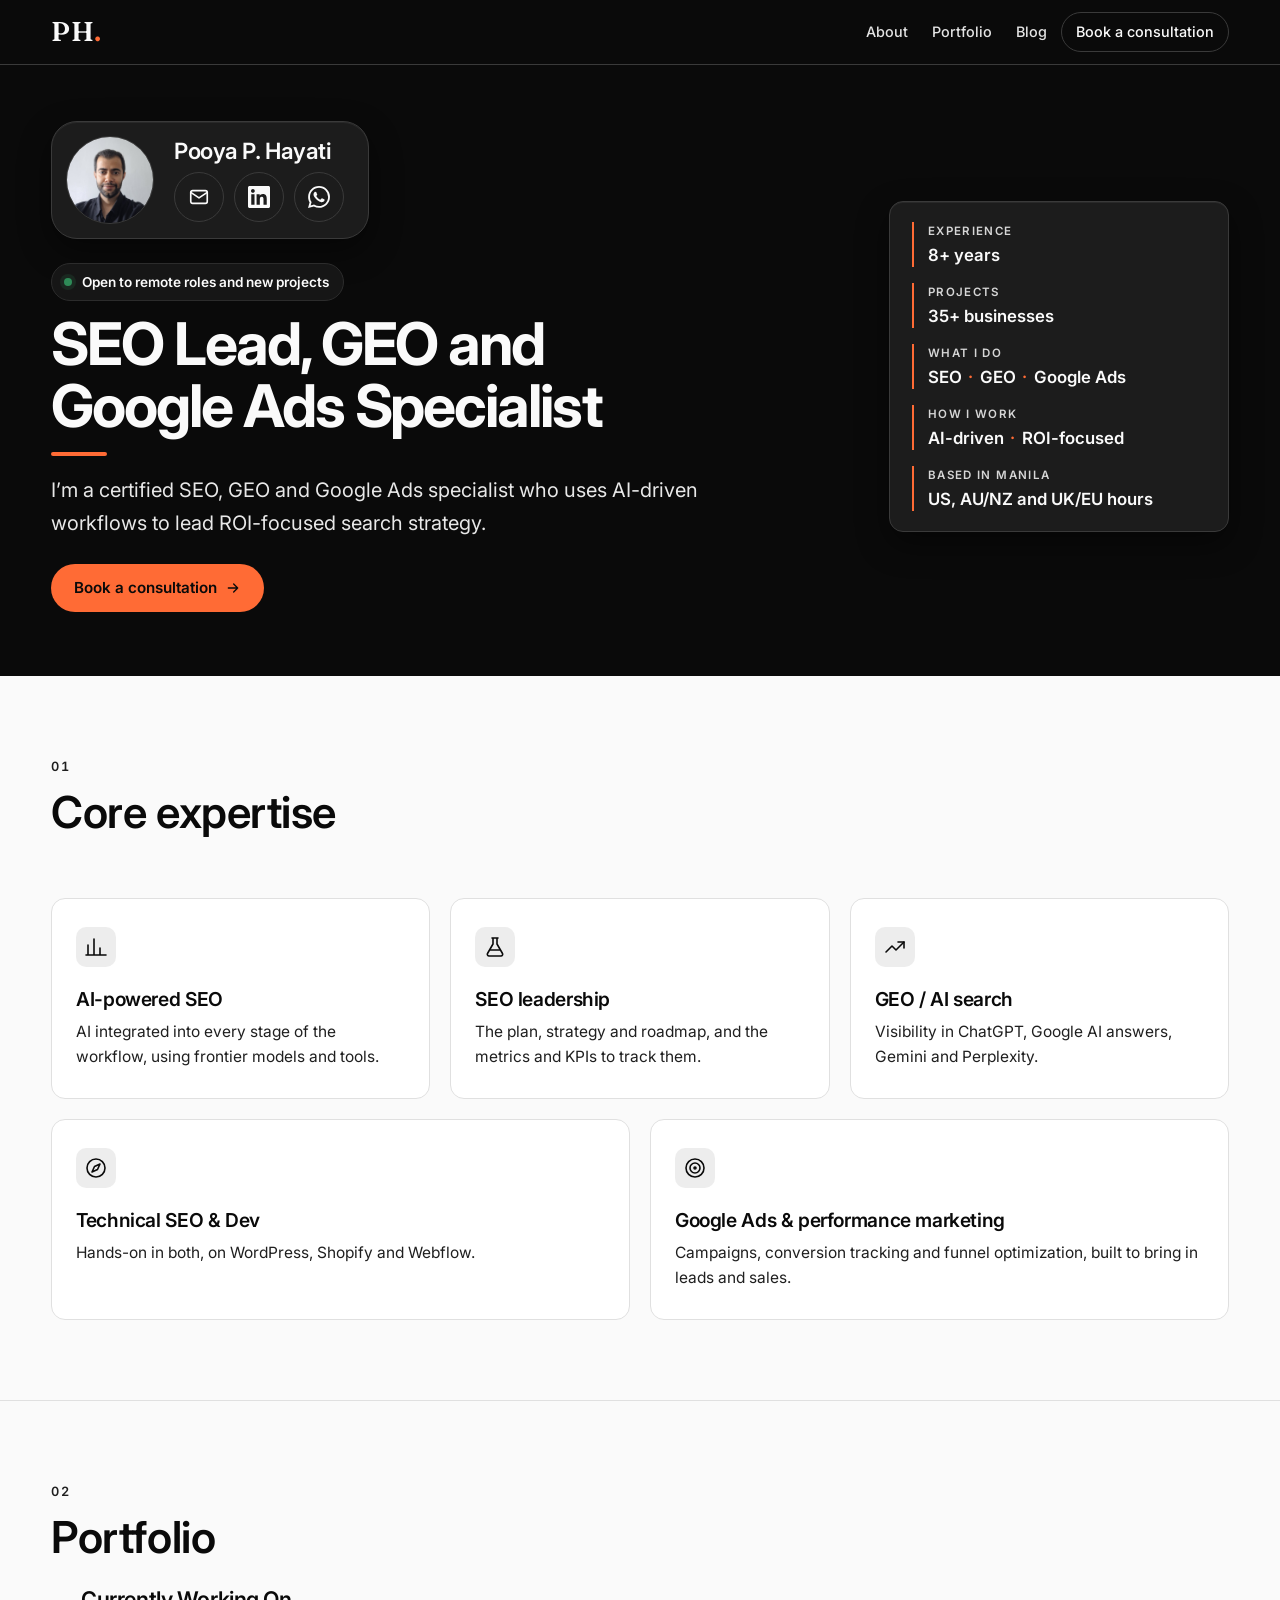
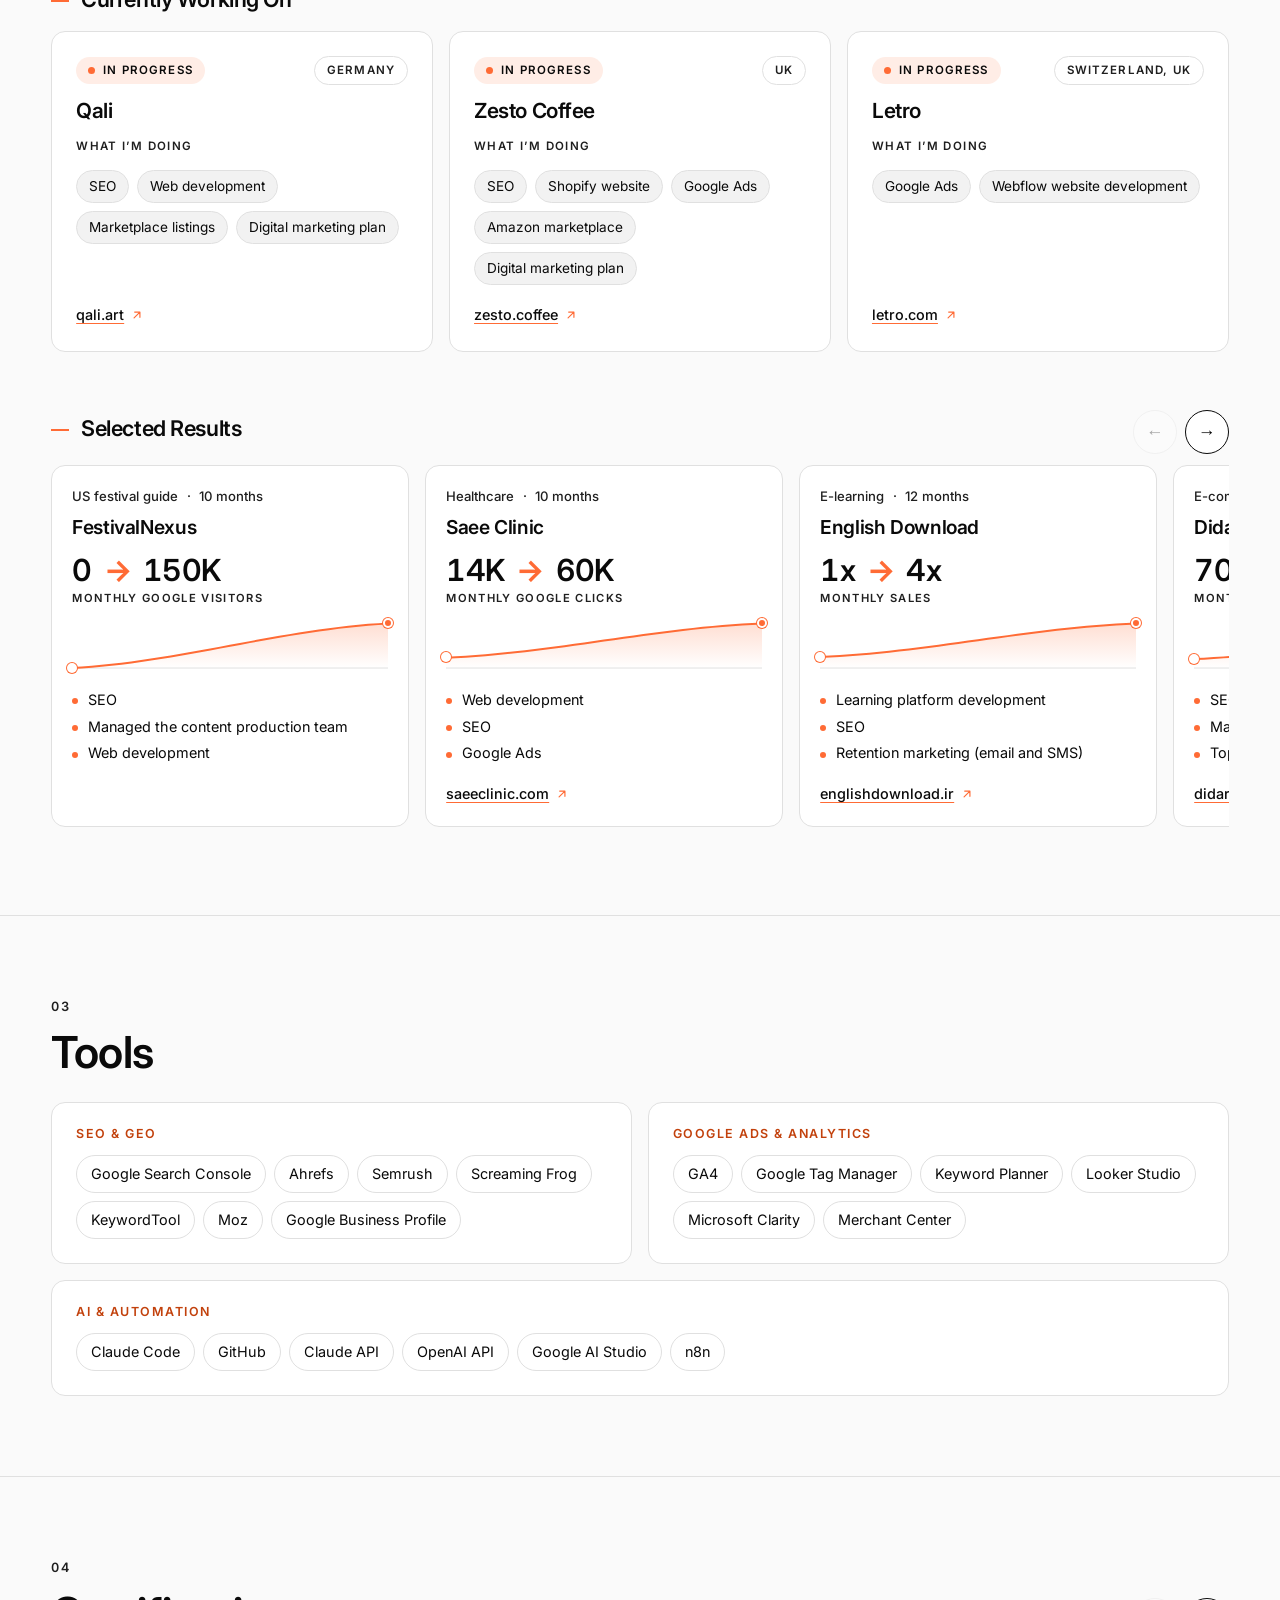
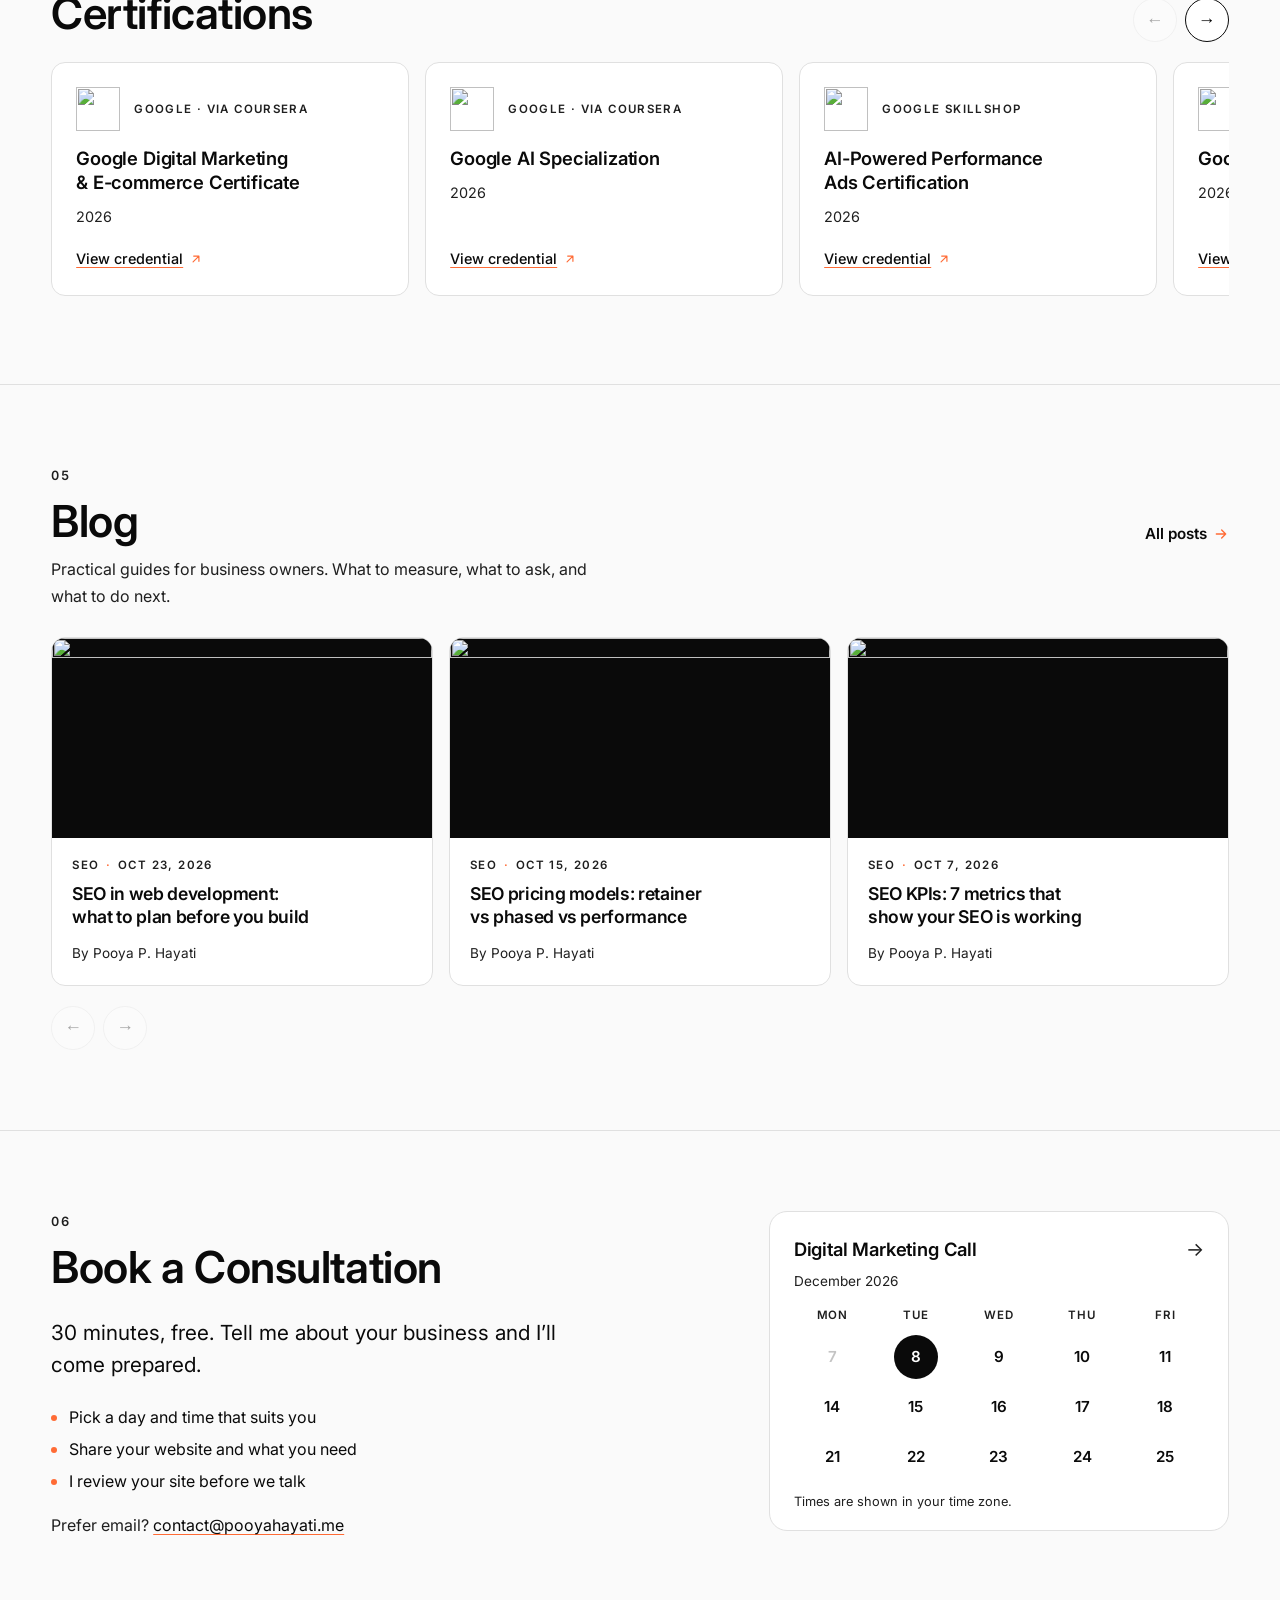
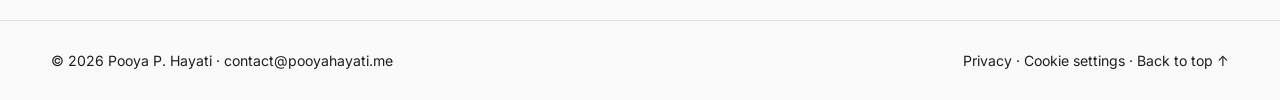
==== commit 89750e7c: "Core expertise as the section title Co-Authored-By: Claude Sonnet 5.5 <noreply@anthropic.com> Claude" ====
--- a/public/index.html
+++ b/public/index.html
@@ -131,8 +131,11 @@
 
     <section class="section" id="about" aria-labelledby="about-title">
       <div class="container split">
+        <div class="section-head reveal">
+          <span class="section-num">01</span>
+          <h2 id="about-title">Core expertise</h2>
+        </div>
         <div class="about-cards">
-        <h3 class="group-title reveal" id="about-title">Core expertise</h3>
         <ul class="cards">
           <li class="card reveal">
             <svg class="card-icon" aria-hidden="true" viewBox="0 0 24 24" fill="none" stroke="currentColor" stroke-width="1.6" stroke-linecap="round" stroke-linejoin="round"><path d="M4 20V10M10 20V4M16 20v-7M22 20H2"/></svg>
--- a/public/styles.css
+++ b/public/styles.css
@@ -1076,3 +1076,4 @@
   #about .cards > .card { grid-column: span 2; }
   #about .cards > .card:nth-child(n+4) { grid-column: span 3; }
 }
+#about .split > .section-head { grid-column: 1 / -1; margin-bottom: 28px; }
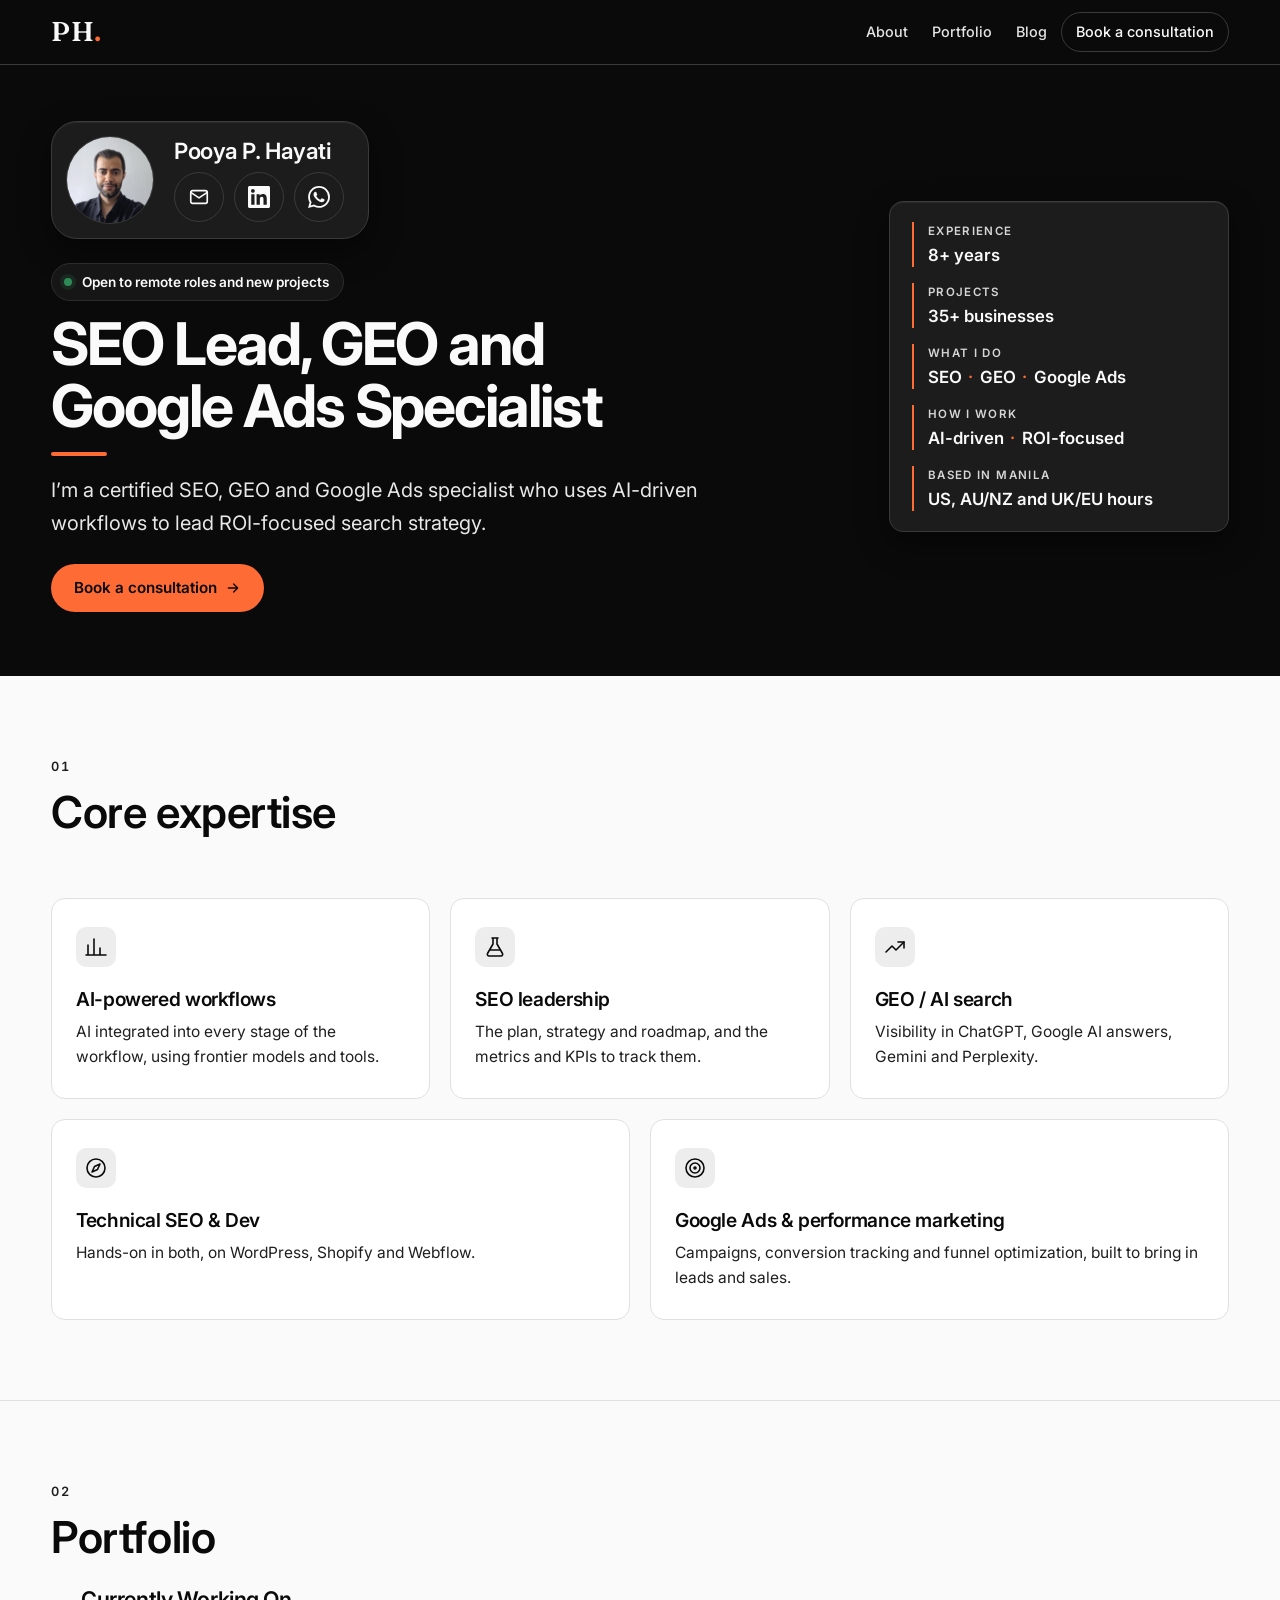
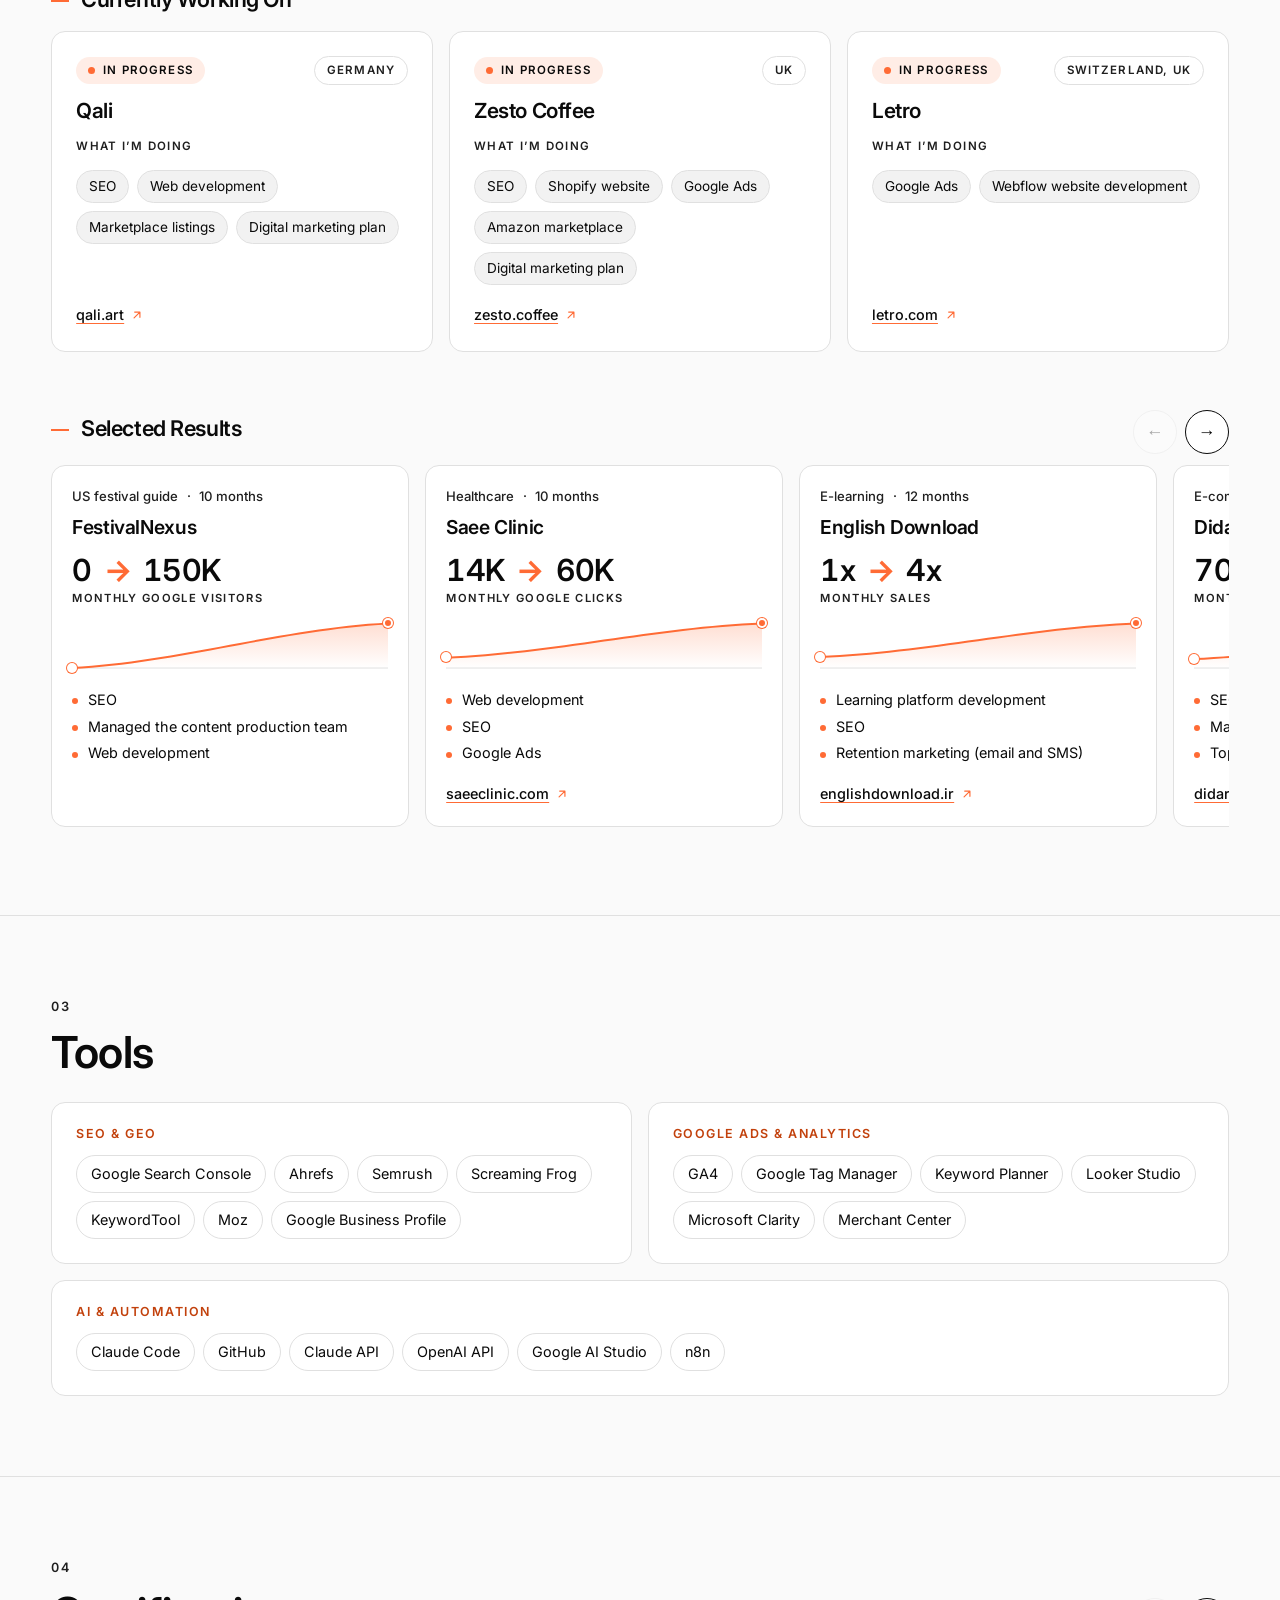
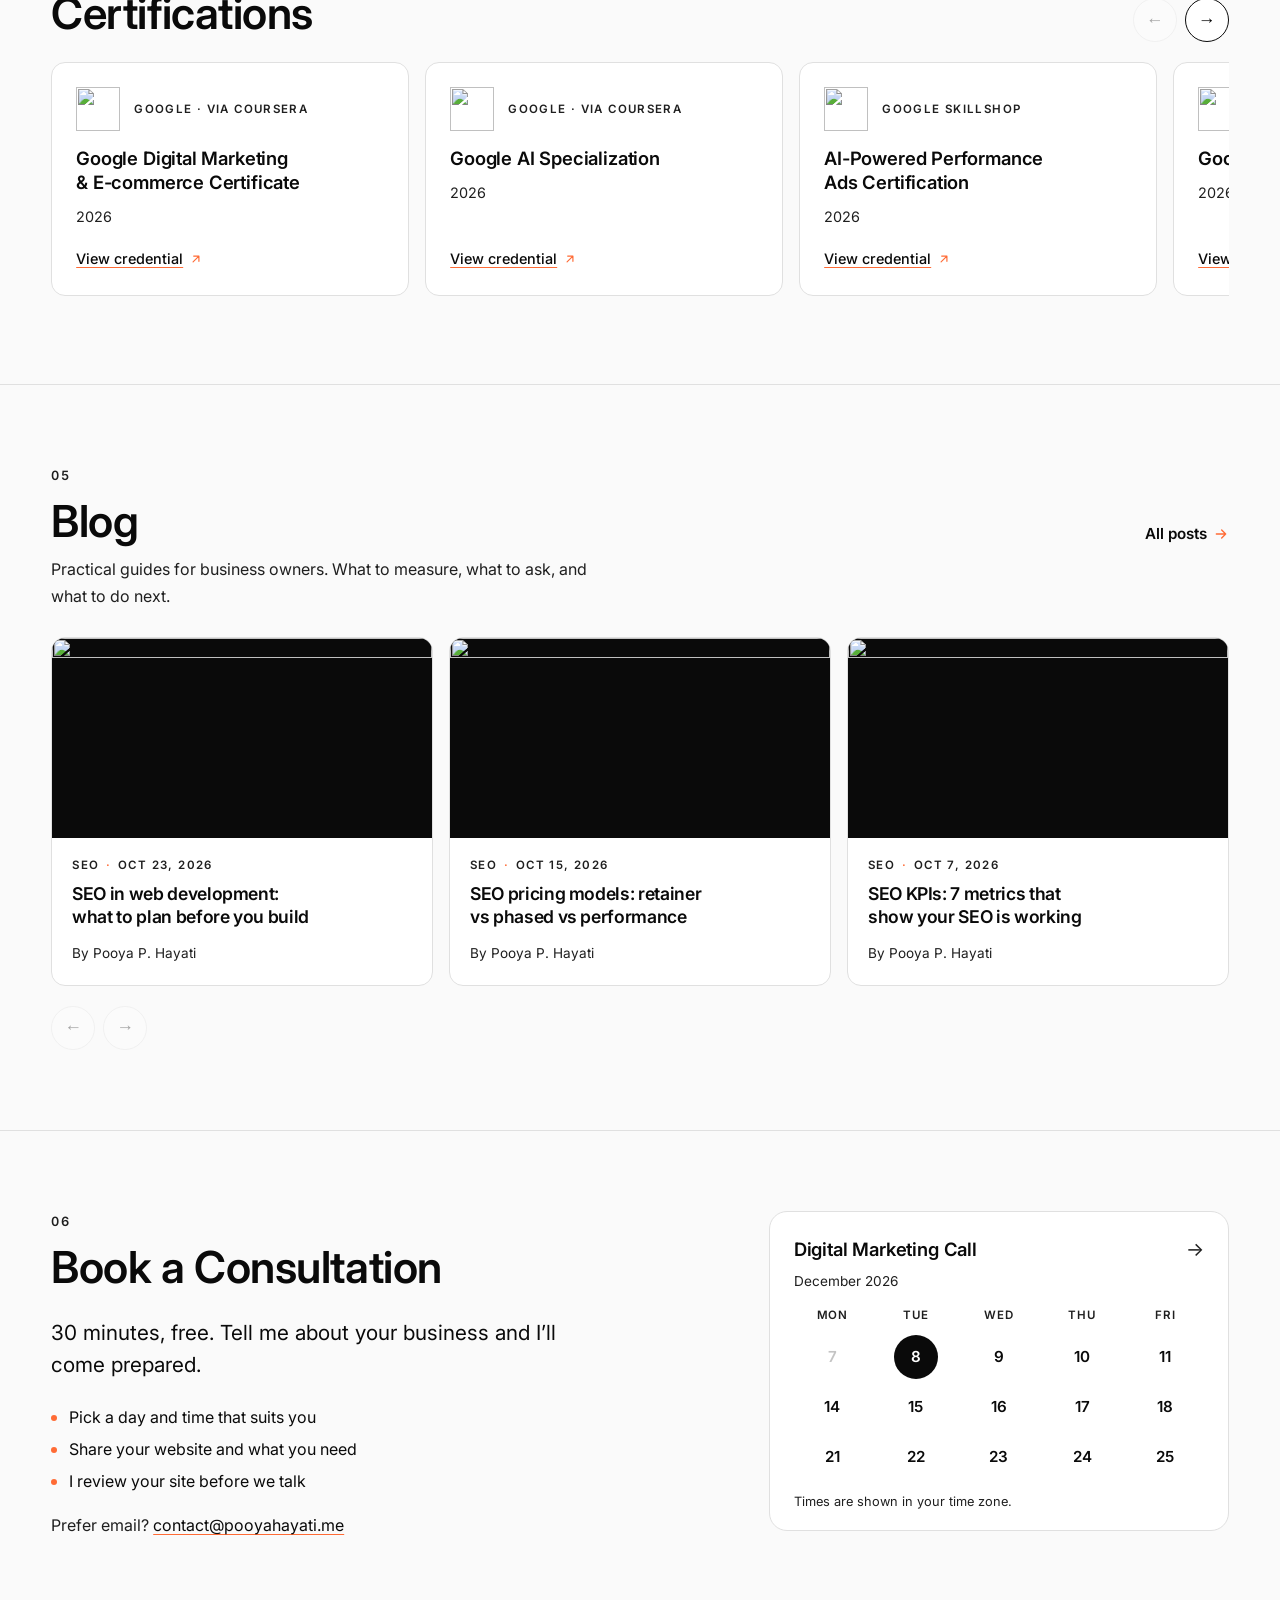
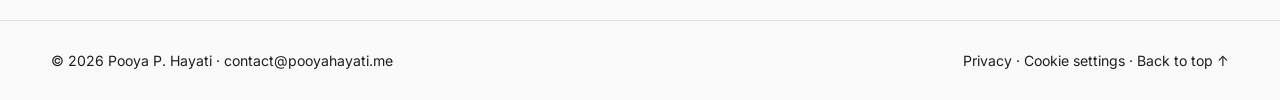
==== commit 0270e05c: "Rename first expertise card to AI-powered workflows Co-Authored-By: Claude Sonnet 5.5 <noreply@anthr" ====
--- a/public/index.html
+++ b/public/index.html
@@ -139,7 +139,7 @@
         <ul class="cards">
           <li class="card reveal">
             <svg class="card-icon" aria-hidden="true" viewBox="0 0 24 24" fill="none" stroke="currentColor" stroke-width="1.6" stroke-linecap="round" stroke-linejoin="round"><path d="M4 20V10M10 20V4M16 20v-7M22 20H2"/></svg>
-            <h3>AI-powered SEO</h3>
+            <h3>AI-powered workflows</h3>
             <p>AI integrated into every stage of the workflow, using frontier models and tools.</p>
           </li>
           <li class="card reveal">
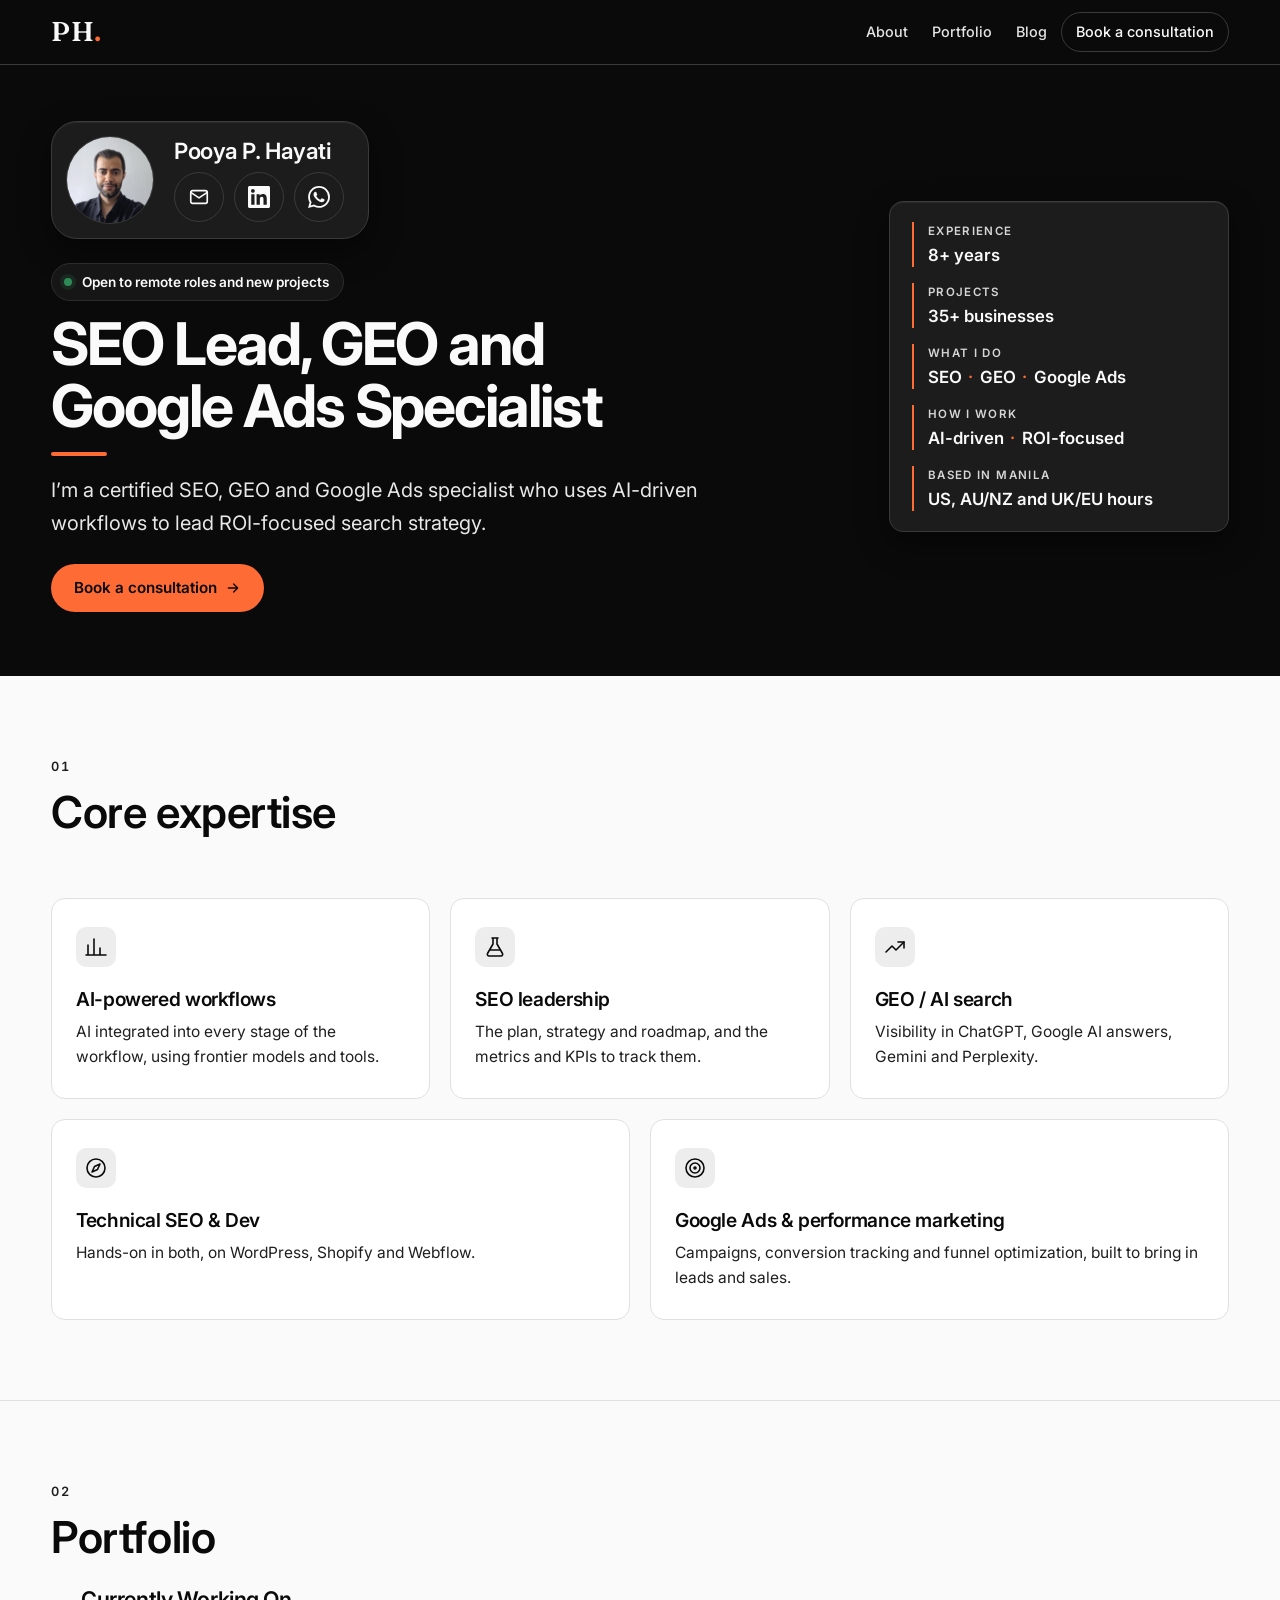
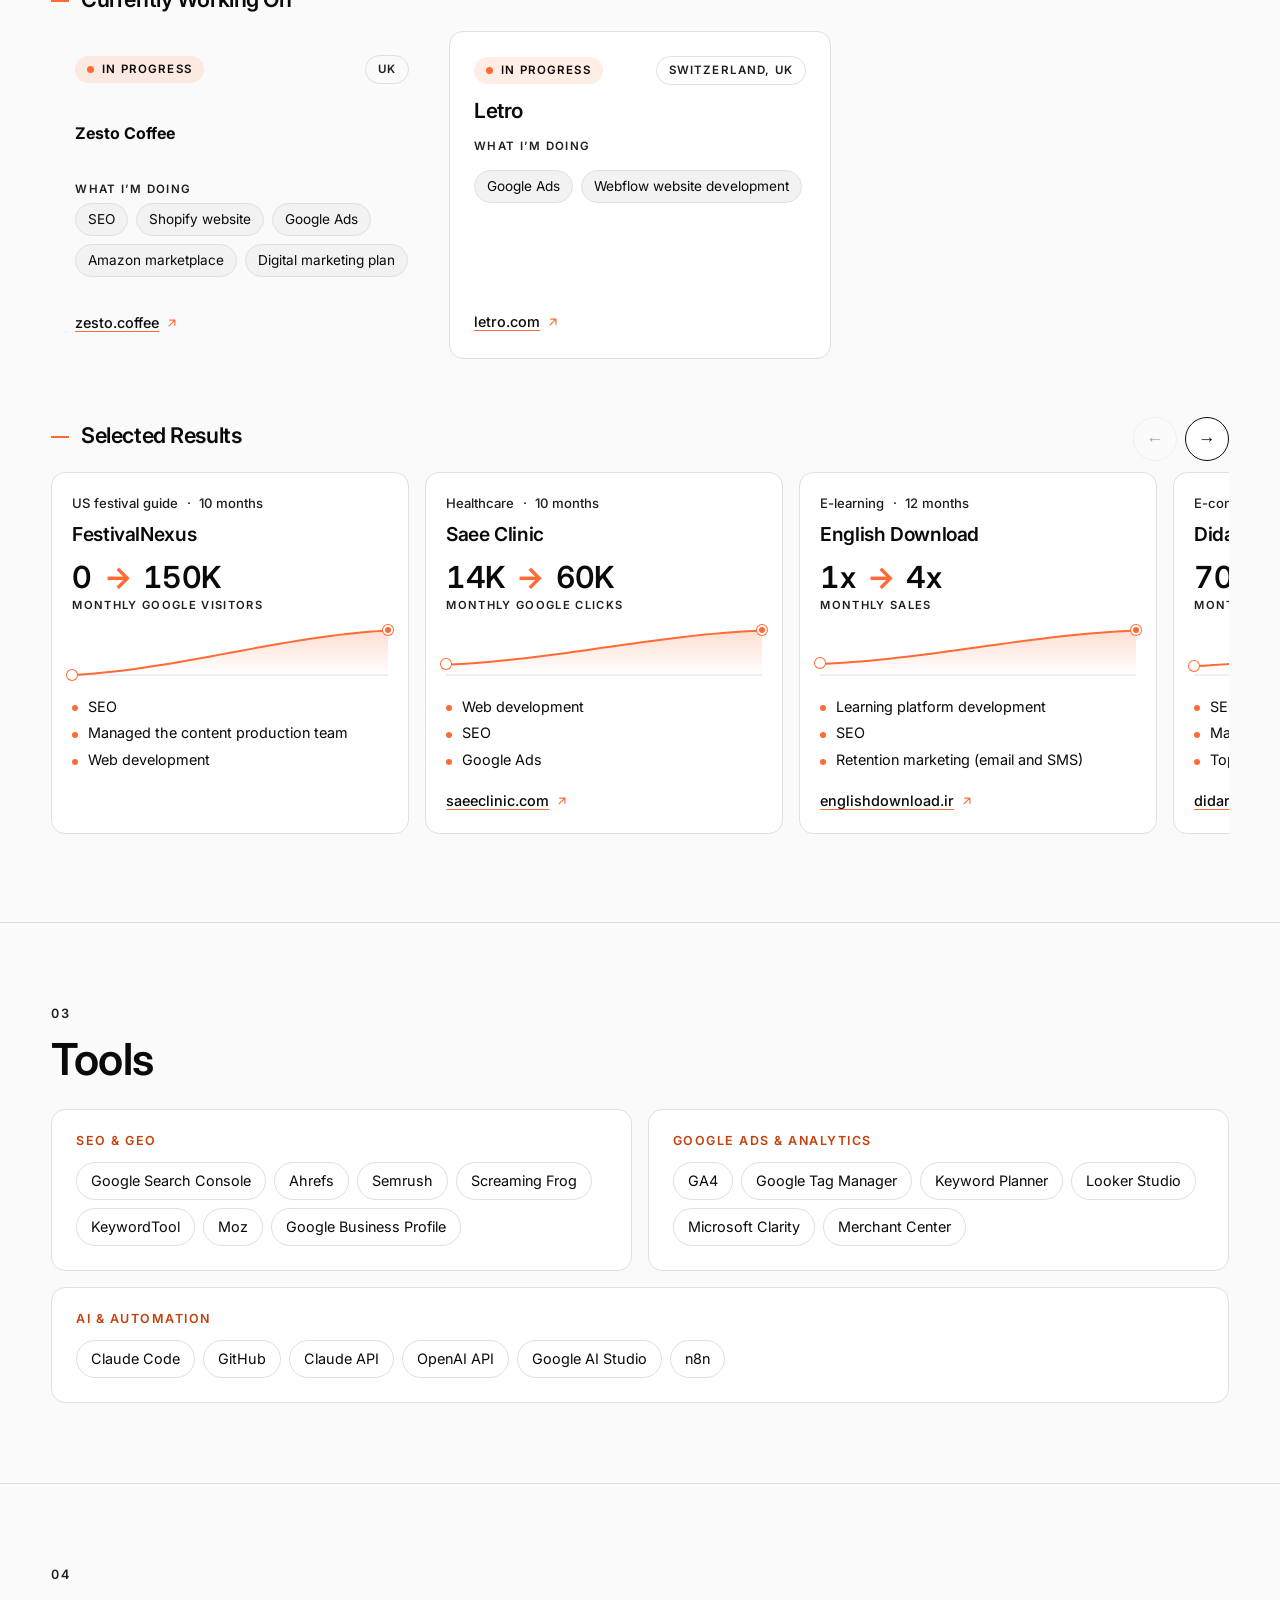
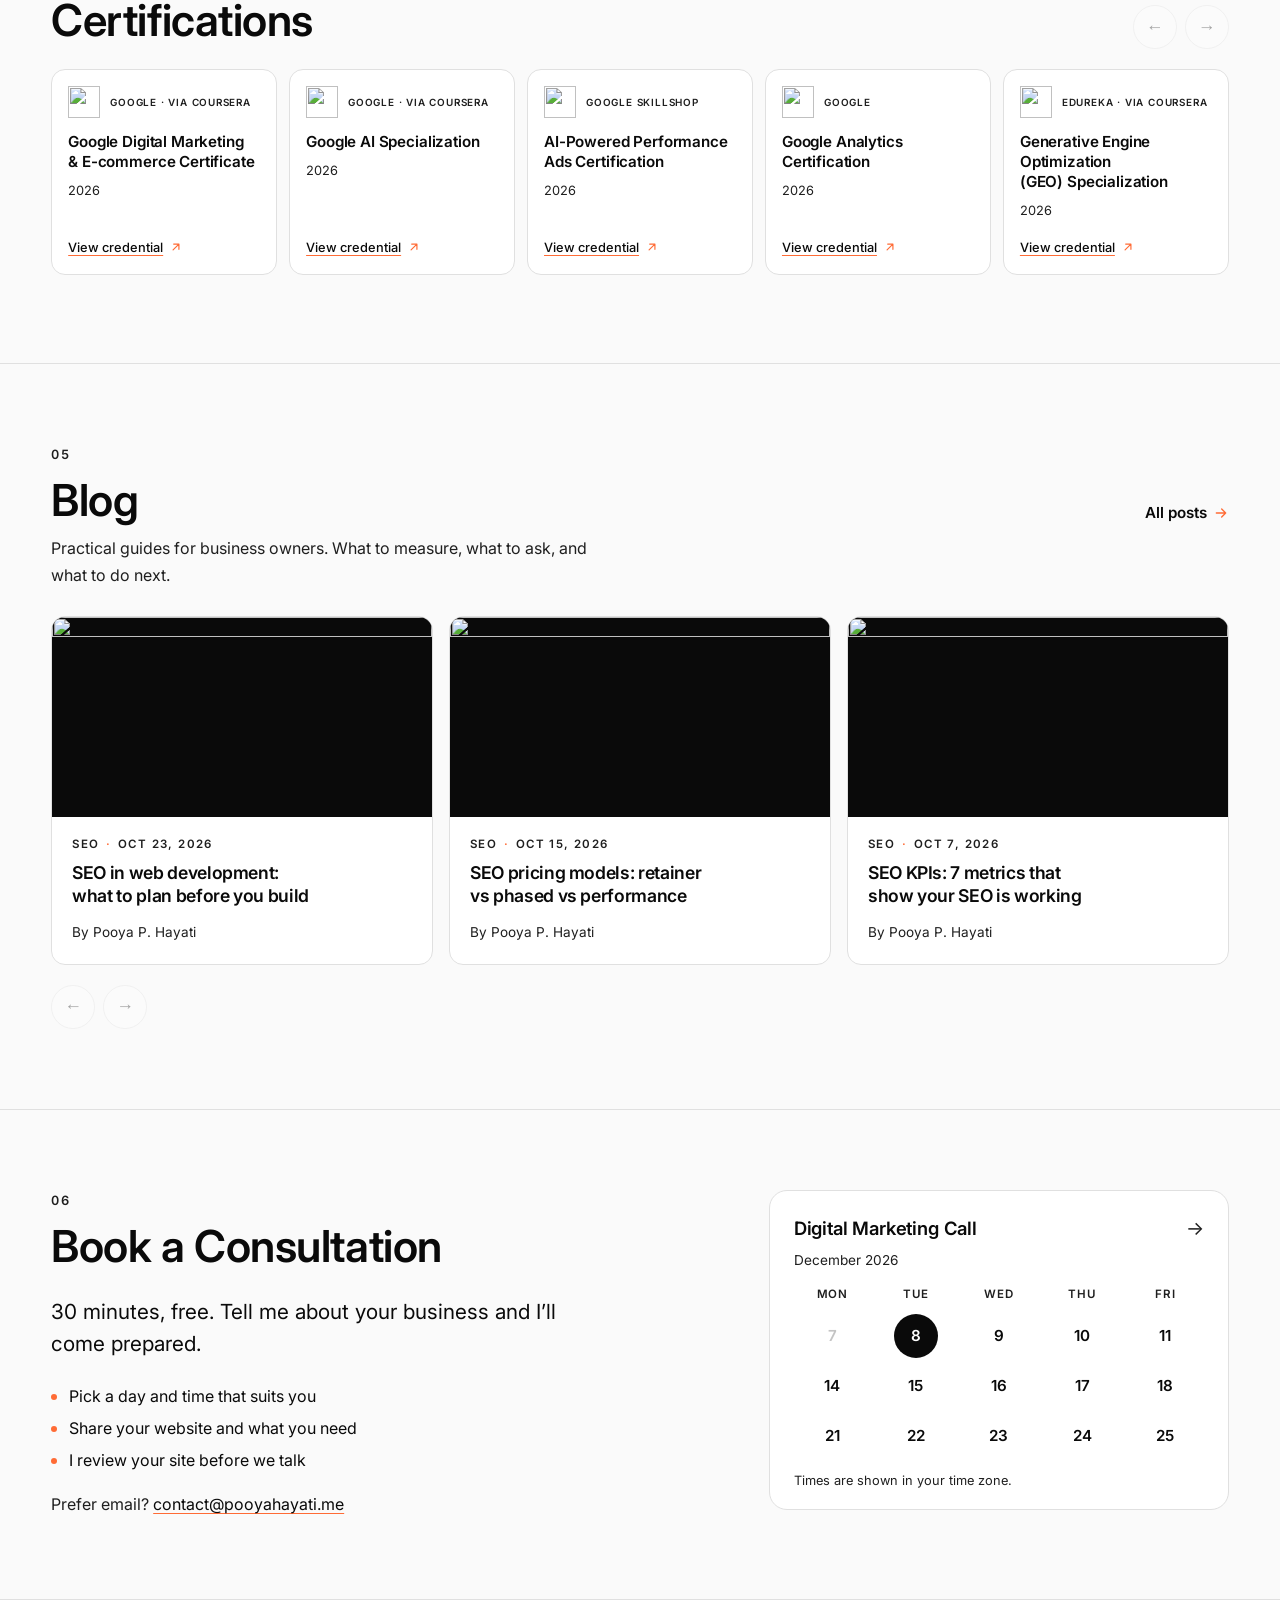
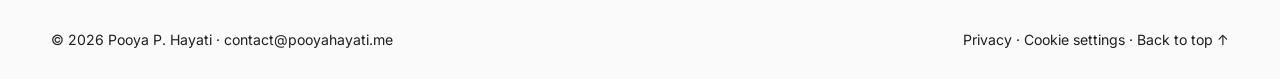
==== commit a3c69b0f: "Remove Qali from homepage current projects Co-Authored-By: Claude Sonnet 5.5 <noreply@anthropic.com>" ====
--- a/public/index.html
+++ b/public/index.html
@@ -178,15 +178,6 @@
         <div class="work-group" aria-labelledby="wip-title">
           <h3 class="group-title reveal" id="wip-title">Currently Working On</h3>
           <ul class="wips">
-            <li class="wip reveal">
-              <div class="wip-body">
-                <div class="wip-tags"><span class="badge"><span class="badge-dot" aria-hidden="true"></span>In progress</span><span class="market">Germany</span></div>
-                <h4>Qali</h4>
-                <div class="case-work"><span class="case-work-label">What I’m doing</span><ul class="pills"><li>SEO</li><li>Web development</li><li>Marketplace listings</li><li>Digital marketing plan</li></ul></div>
-                <a class="case-link" href="https://qali.art" target="_blank" rel="noopener">qali.art <svg aria-hidden="true" width="14" height="14" viewBox="0 0 24 24" fill="none" stroke="currentColor" stroke-width="2" stroke-linecap="round" stroke-linejoin="round"><path d="M7 17L17 7M8 7h9v9"/></svg></a>
-              </div>
-            </li>
-            <li class="wip reveal">
               <div class="wip-body">
                 <div class="wip-tags"><span class="badge"><span class="badge-dot" aria-hidden="true"></span>In progress</span><span class="market">UK</span></div>
                 <h4>Zesto Coffee</h4>
@@ -333,6 +324,12 @@
               <h3>Google Analytics Certification</h3>
               <p class="cert-year">2026</p>
               <a class="case-link" href="/certs/google-analytics-certification.pdf" target="_blank" rel="noopener">View credential <svg aria-hidden="true" width="14" height="14" viewBox="0 0 24 24" fill="none" stroke="currentColor" stroke-width="2" stroke-linecap="round" stroke-linejoin="round"><path d="M7 17L17 7M8 7h9v9"/></svg></a>
+            </li>
+            <li class="cert-card reveal">
+              <div class="cert-top"><img class="cert-logo" src="/images/certs/edureka.jpg" alt="" width="44" height="44" loading="lazy"><span class="cert-issuer-name">Edureka · via Coursera</span></div>
+              <h3>Generative Engine Optimization (GEO) Specialization</h3>
+              <p class="cert-year">2026</p>
+              <a class="case-link" href="https://www.coursera.org/account/accomplishments/specialization/JEGJ4LTPA3CB" target="_blank" rel="noopener">View credential <svg aria-hidden="true" width="14" height="14" viewBox="0 0 24 24" fill="none" stroke="currentColor" stroke-width="2" stroke-linecap="round" stroke-linejoin="round"><path d="M7 17L17 7M8 7h9v9"/></svg></a>
             </li>
           </ul>
         </div>
--- a/public/styles.css
+++ b/public/styles.css
@@ -1077,3 +1077,14 @@
   #about .cards > .card:nth-child(n+4) { grid-column: span 3; }
 }
 #about .split > .section-head { grid-column: 1 / -1; margin-bottom: 28px; }
+
+/* Certifications: compact cards so all 5 fit on desktop */
+@media (min-width: 1024px) {
+  .cert-track { gap: 12px; }
+  .cert-card { flex-basis: calc((100% - 48px) / 5); padding: 16px; gap: 8px; }
+  .cert-top { gap: 10px; }
+  .cert-logo { width: 32px; height: 32px; }
+  .cert-issuer-name { font-size: .62rem; letter-spacing: .08em; }
+  .cert-card h3 { font-size: .95rem; }
+  .cert-year, .cert-card .case-link { font-size: .8rem; }
+}
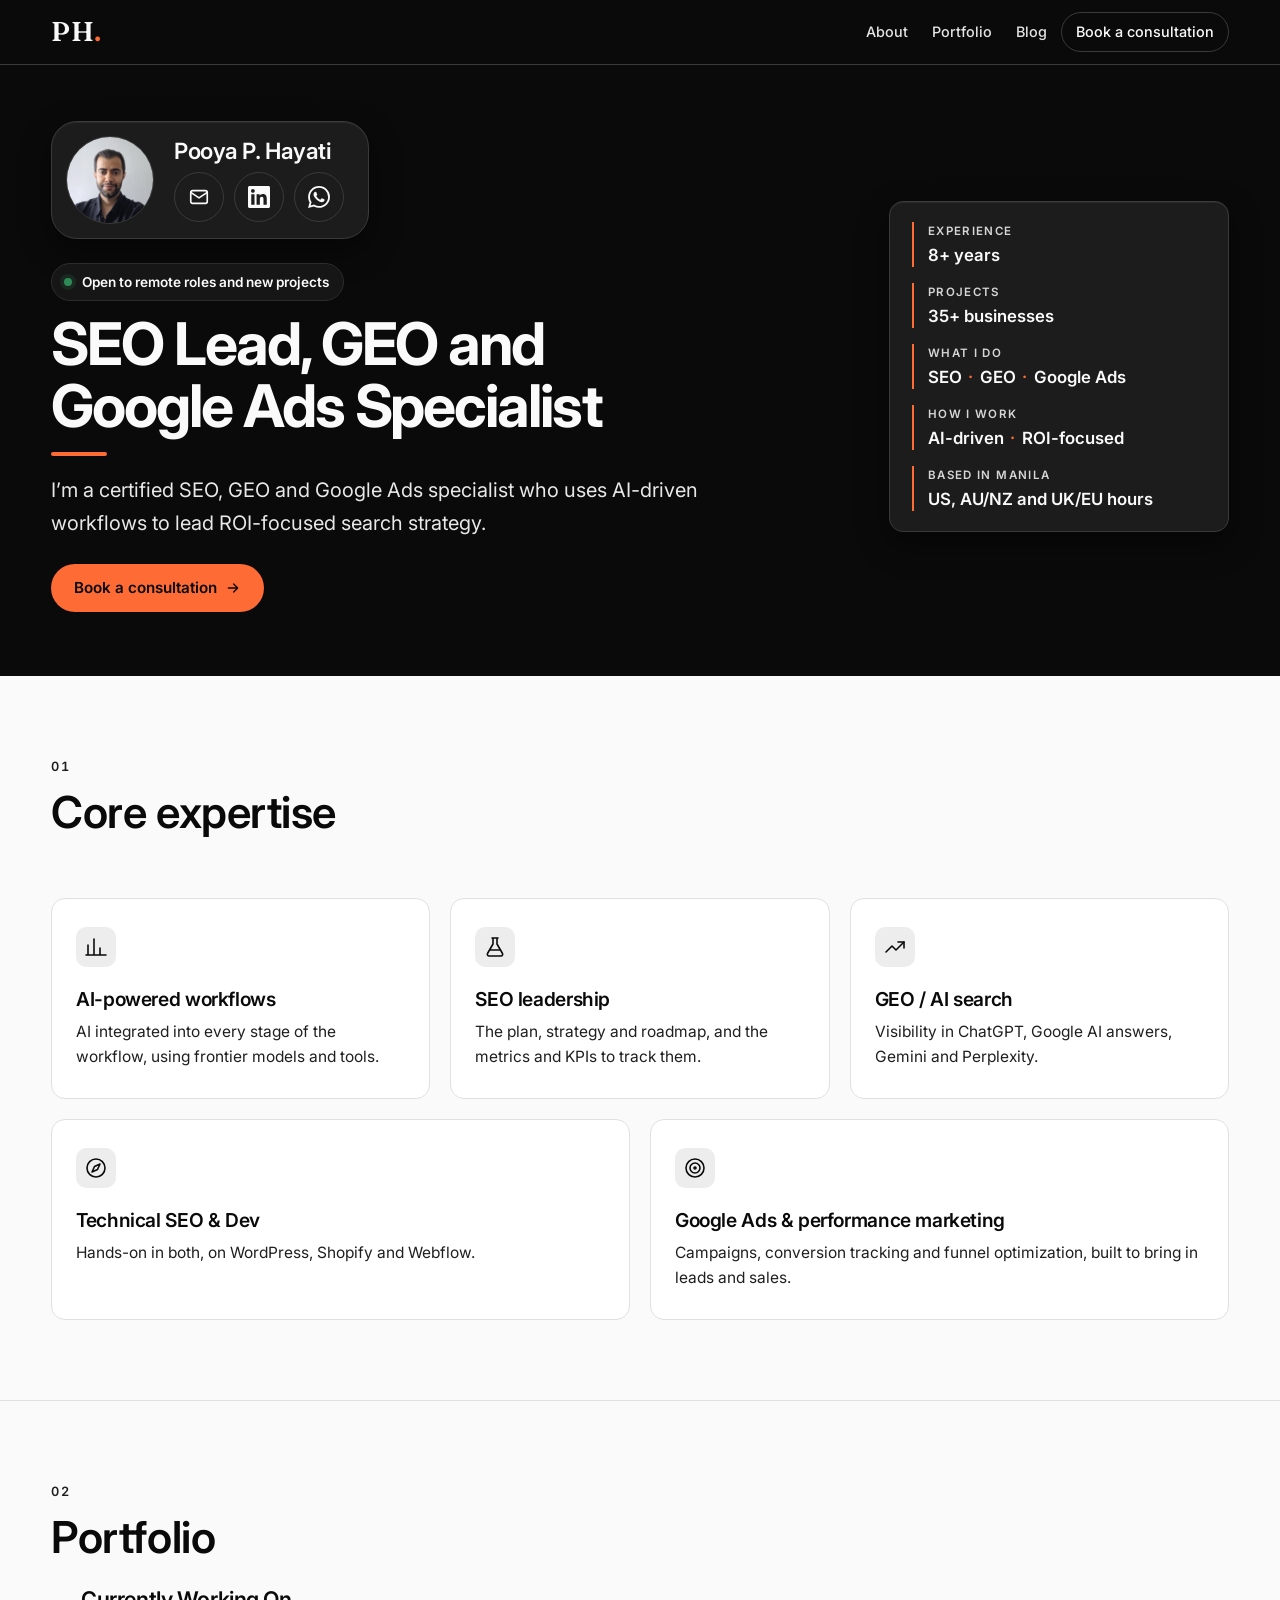
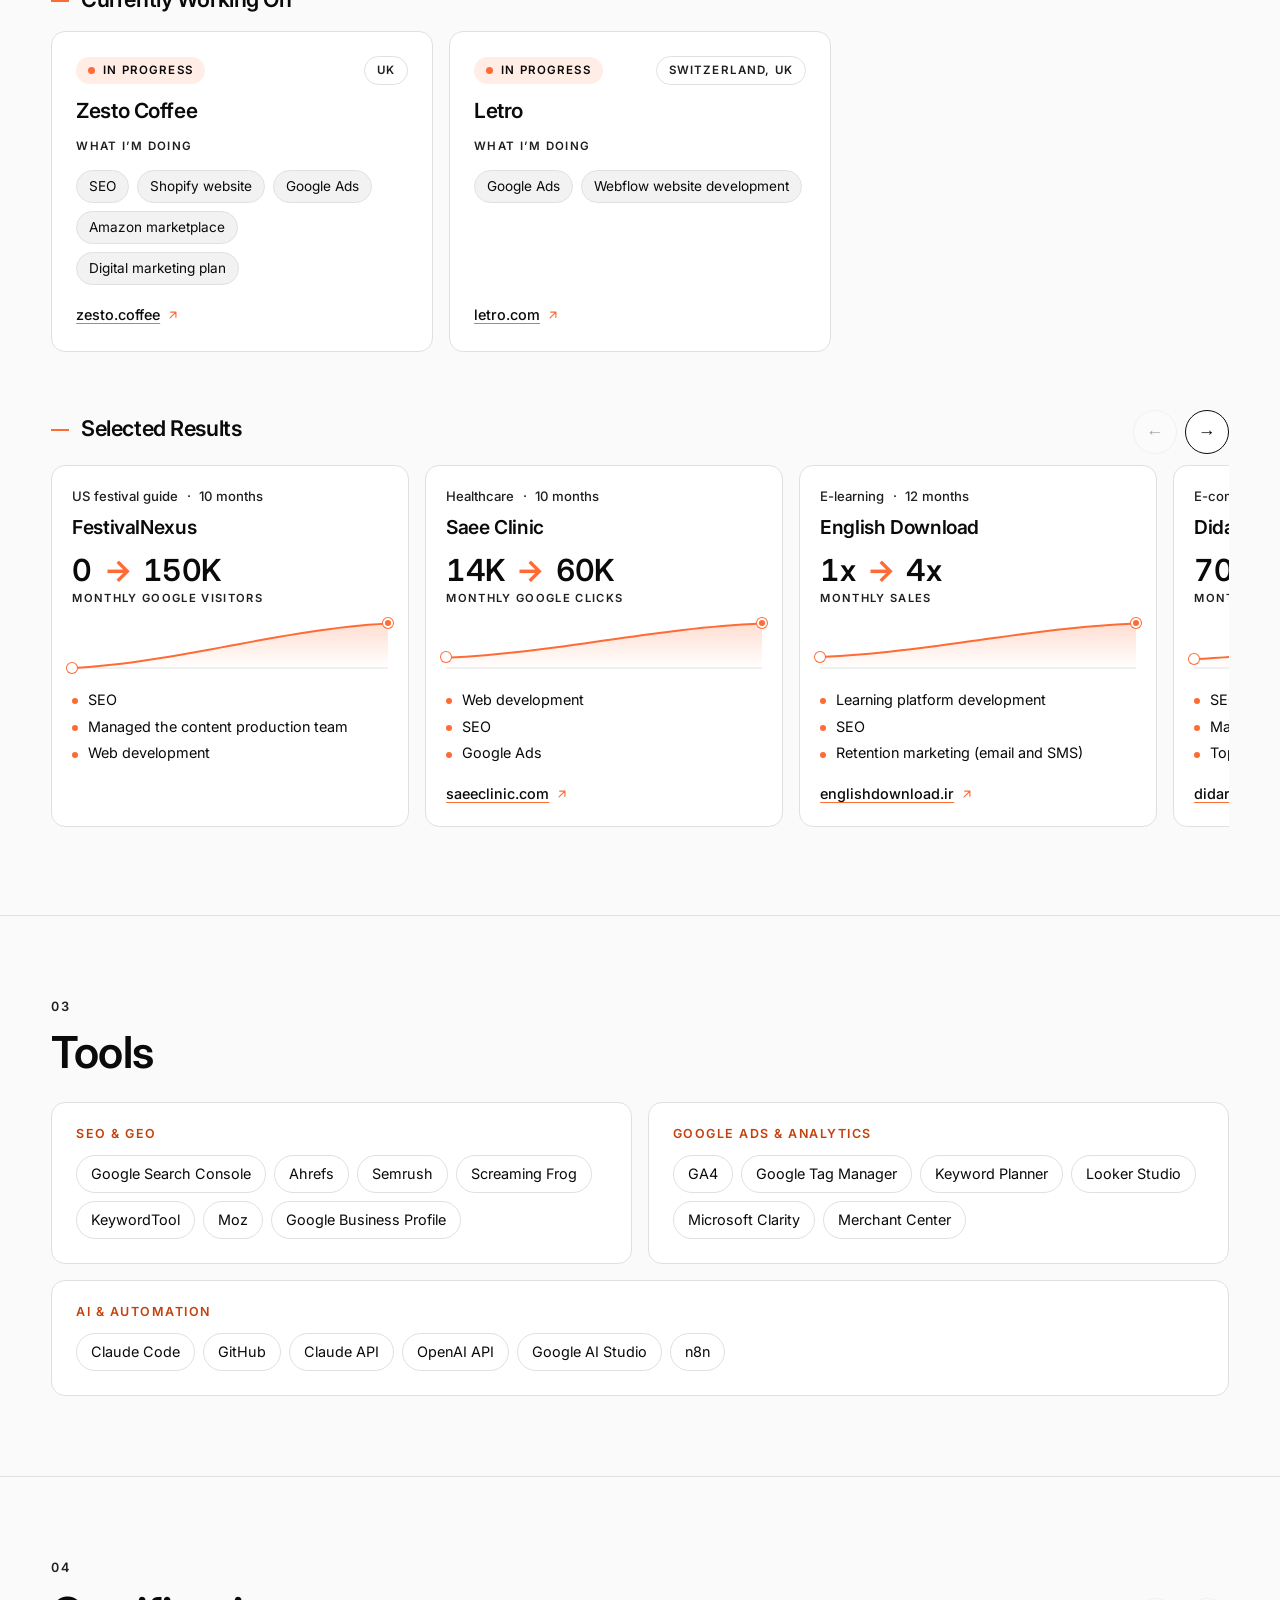
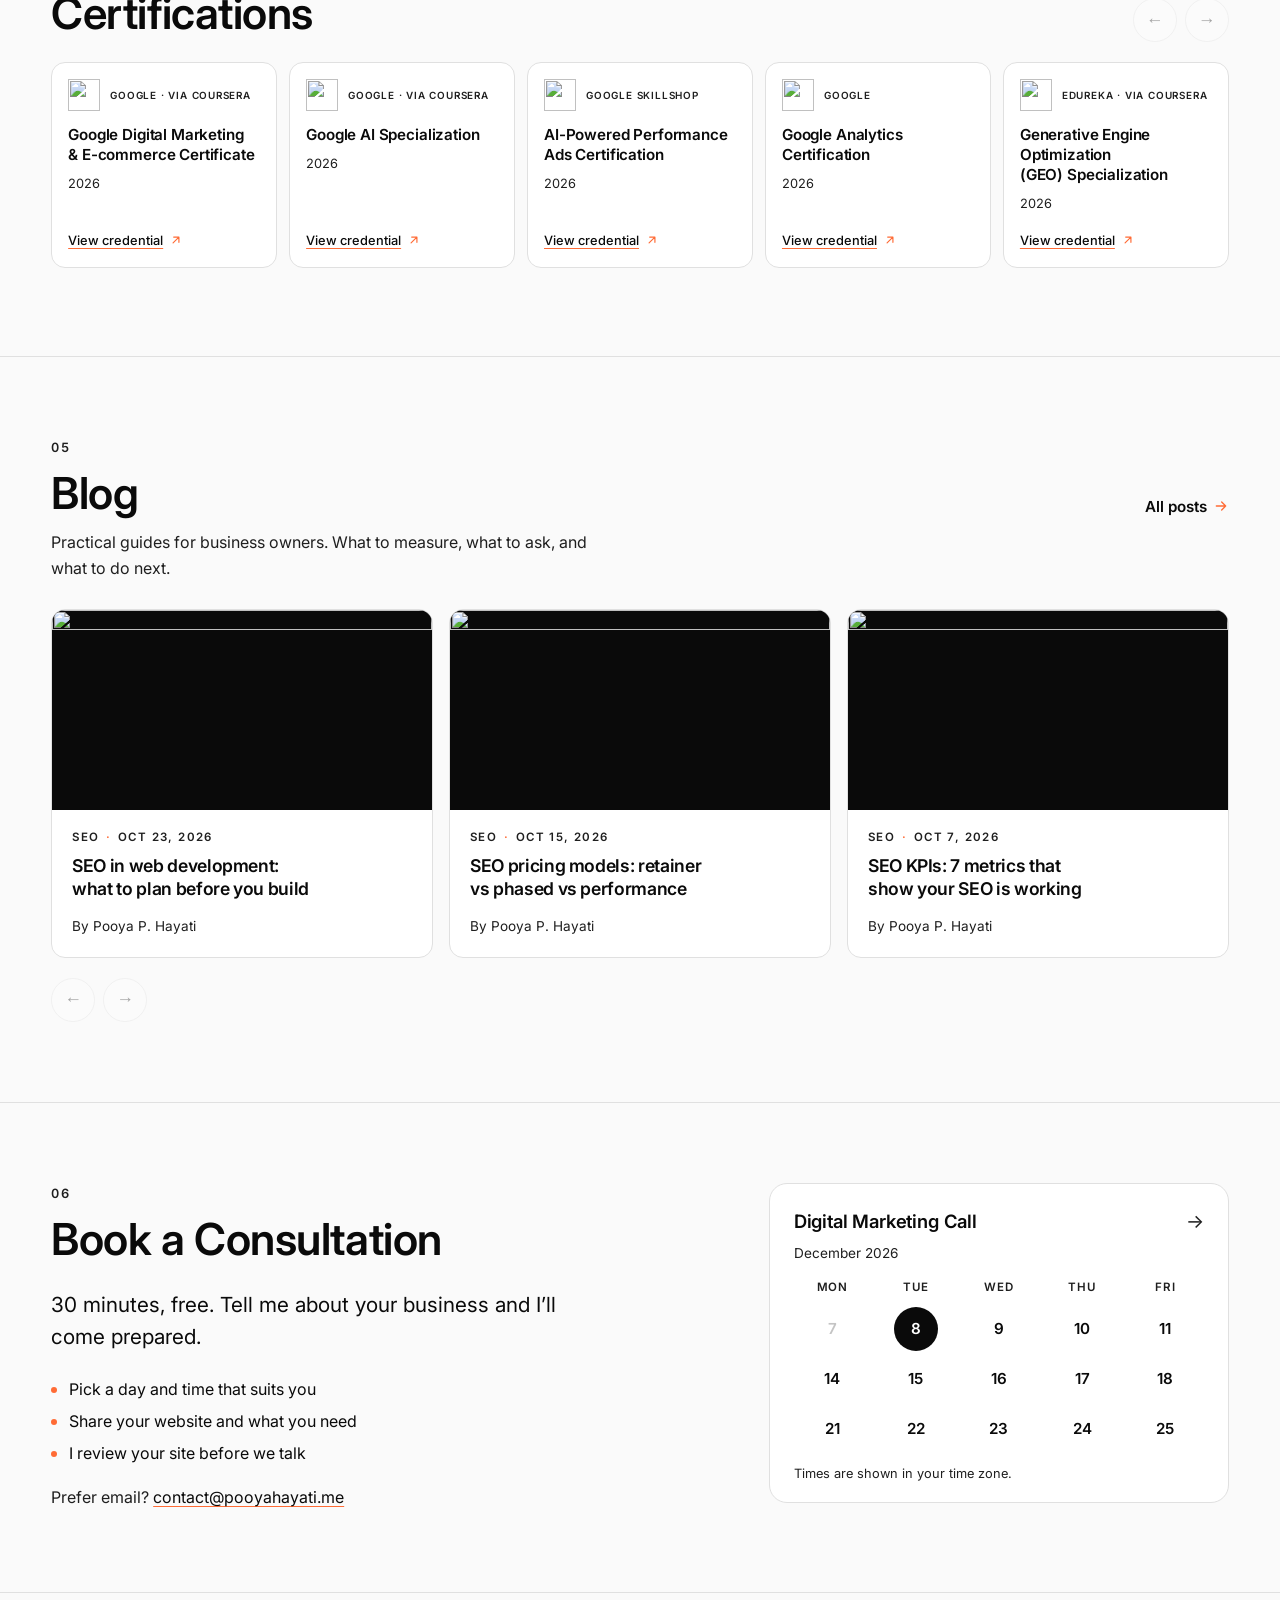
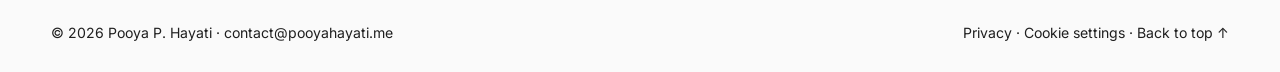
==== commit ec59b9f4: "Fix homepage markup: restore Zesto list item opening tag Co-Authored-By: Claude Sonnet 5.5 <noreply@" ====
--- a/public/index.html
+++ b/public/index.html
@@ -178,6 +178,7 @@
         <div class="work-group" aria-labelledby="wip-title">
           <h3 class="group-title reveal" id="wip-title">Currently Working On</h3>
           <ul class="wips">
+            <li class="wip reveal">
               <div class="wip-body">
                 <div class="wip-tags"><span class="badge"><span class="badge-dot" aria-hidden="true"></span>In progress</span><span class="market">UK</span></div>
                 <h4>Zesto Coffee</h4>
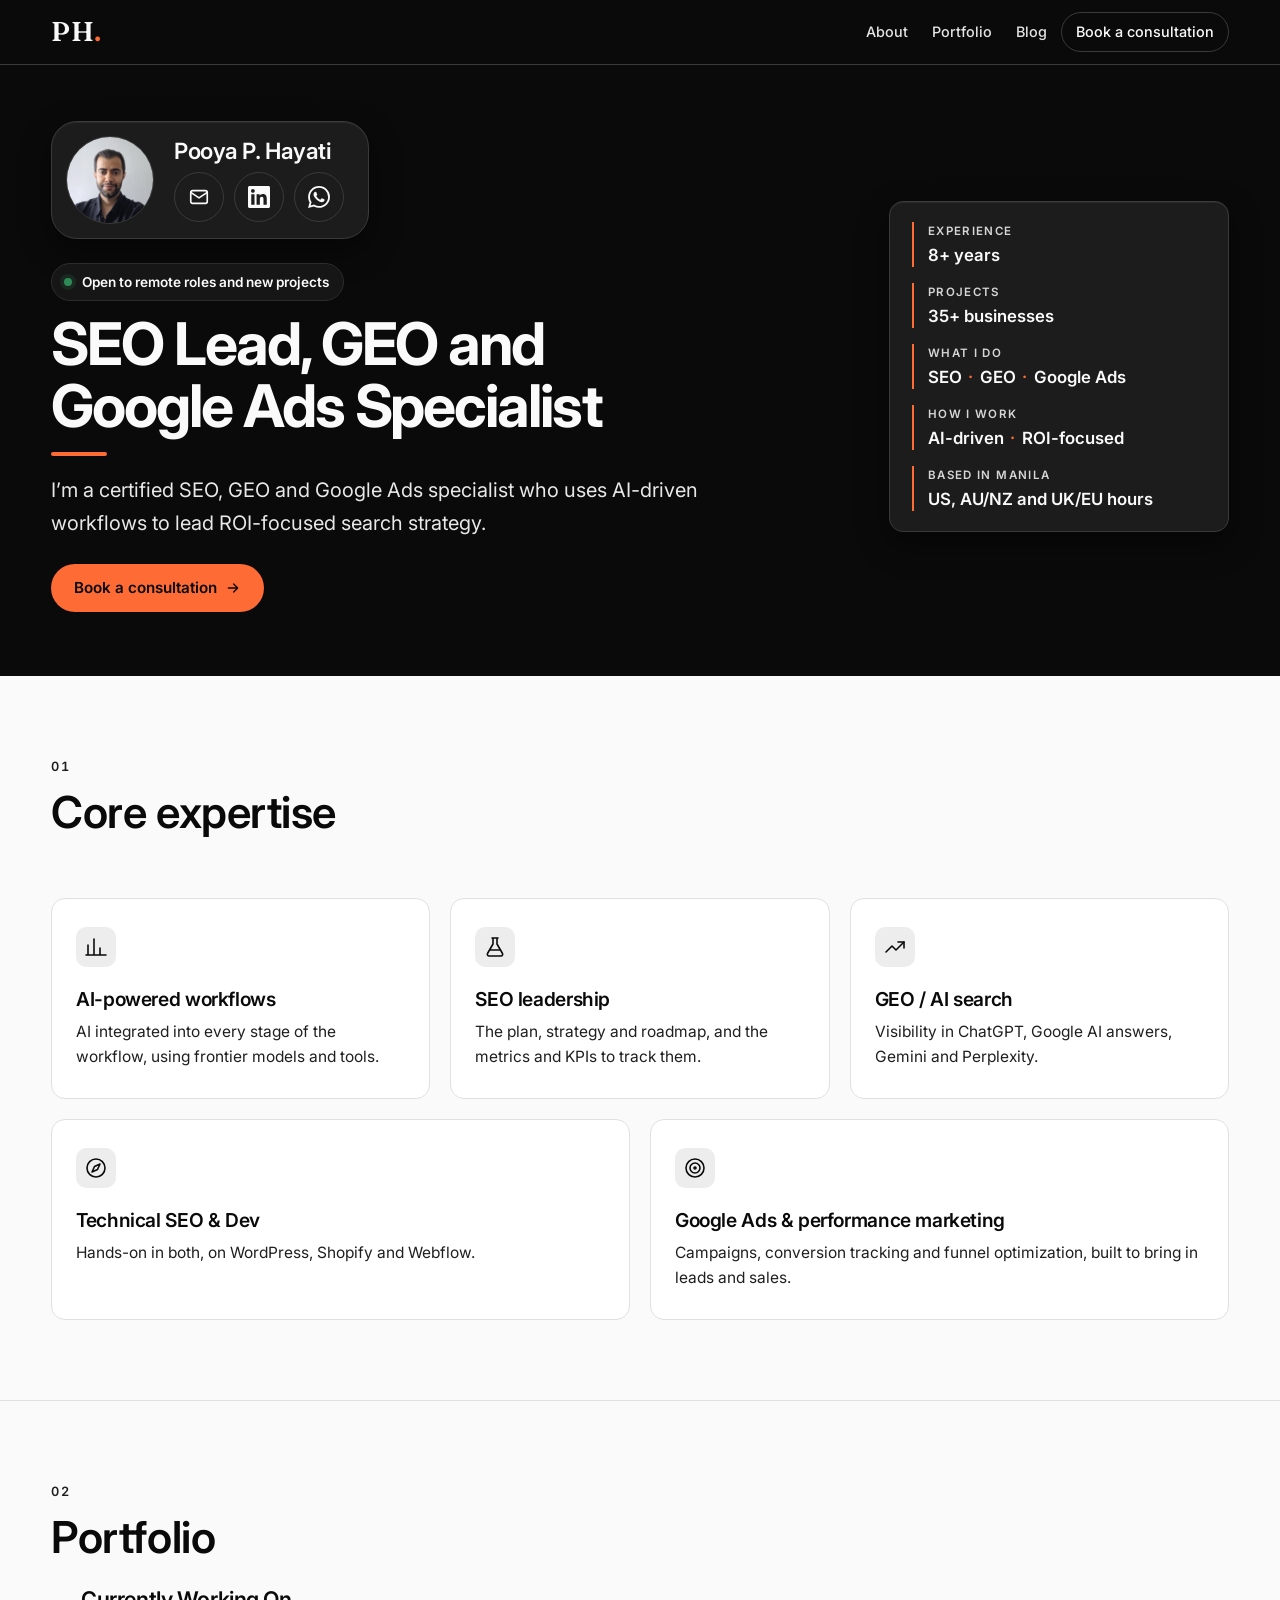
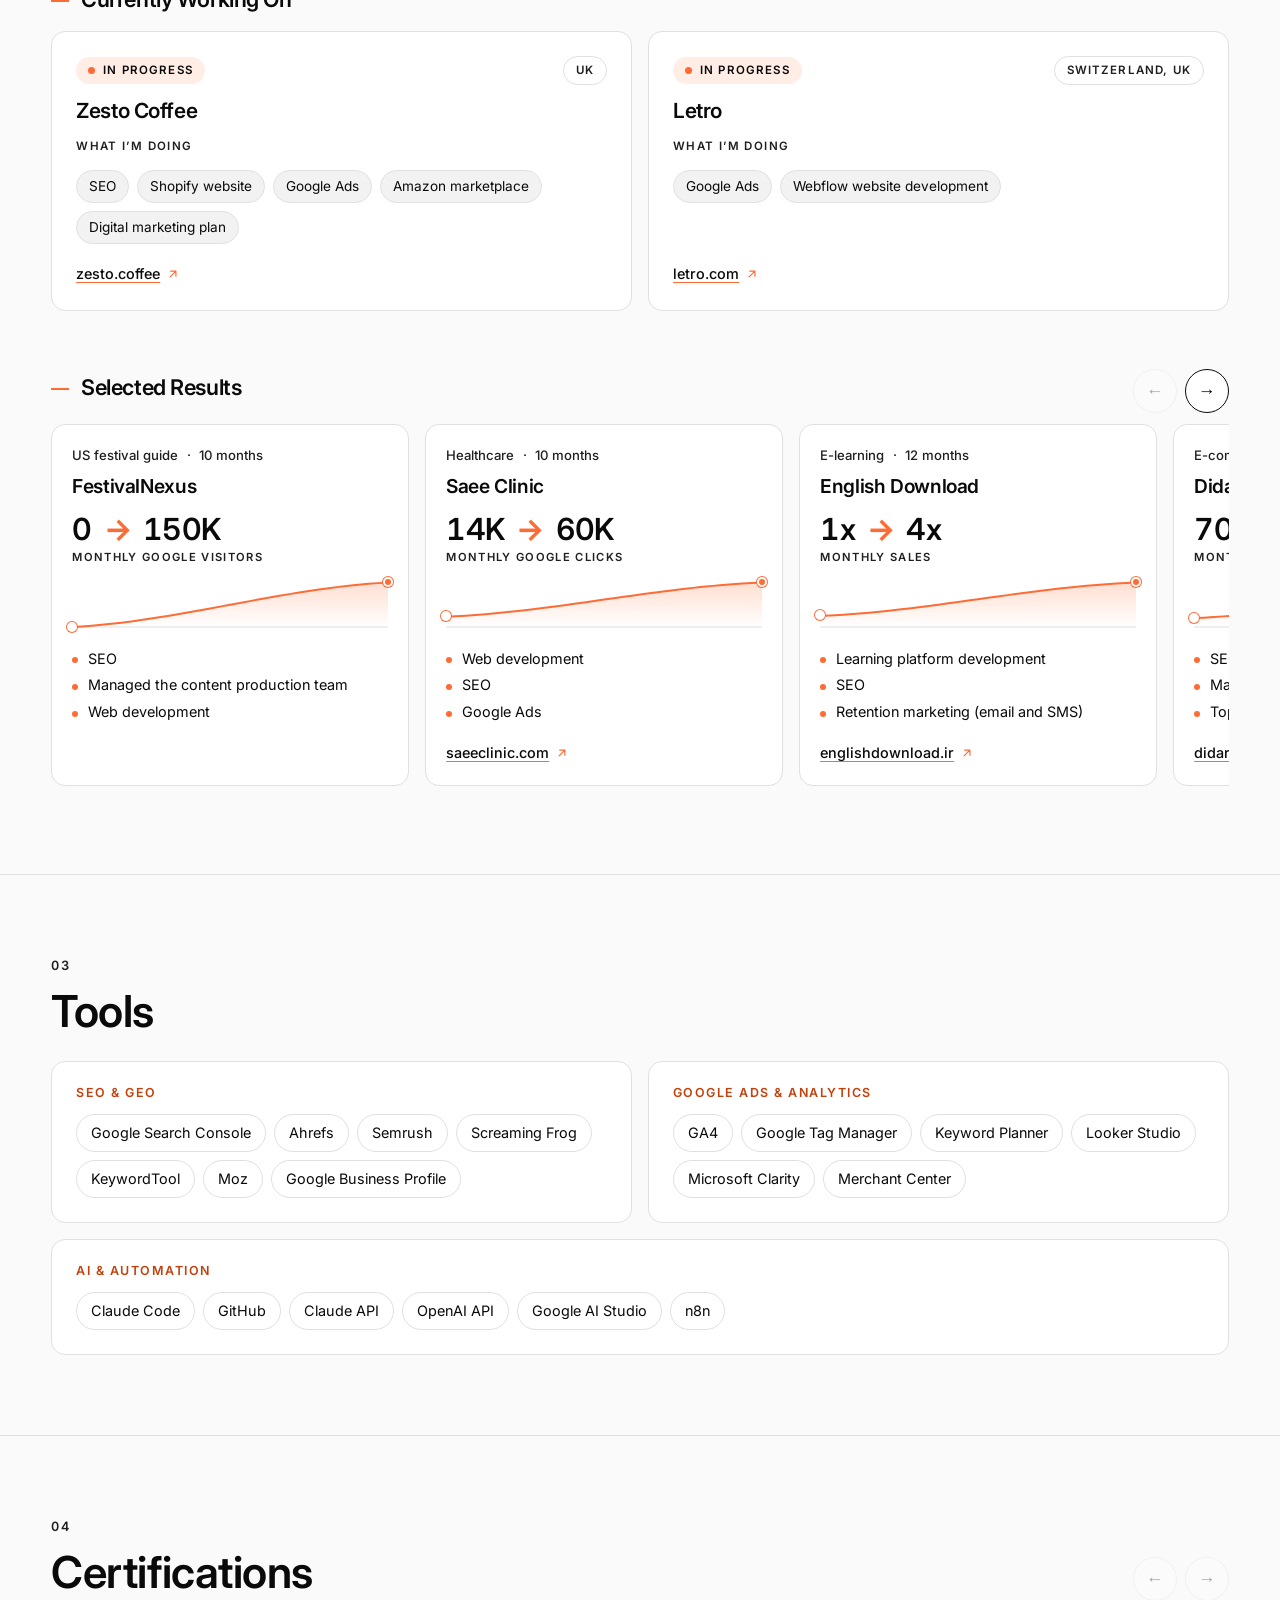
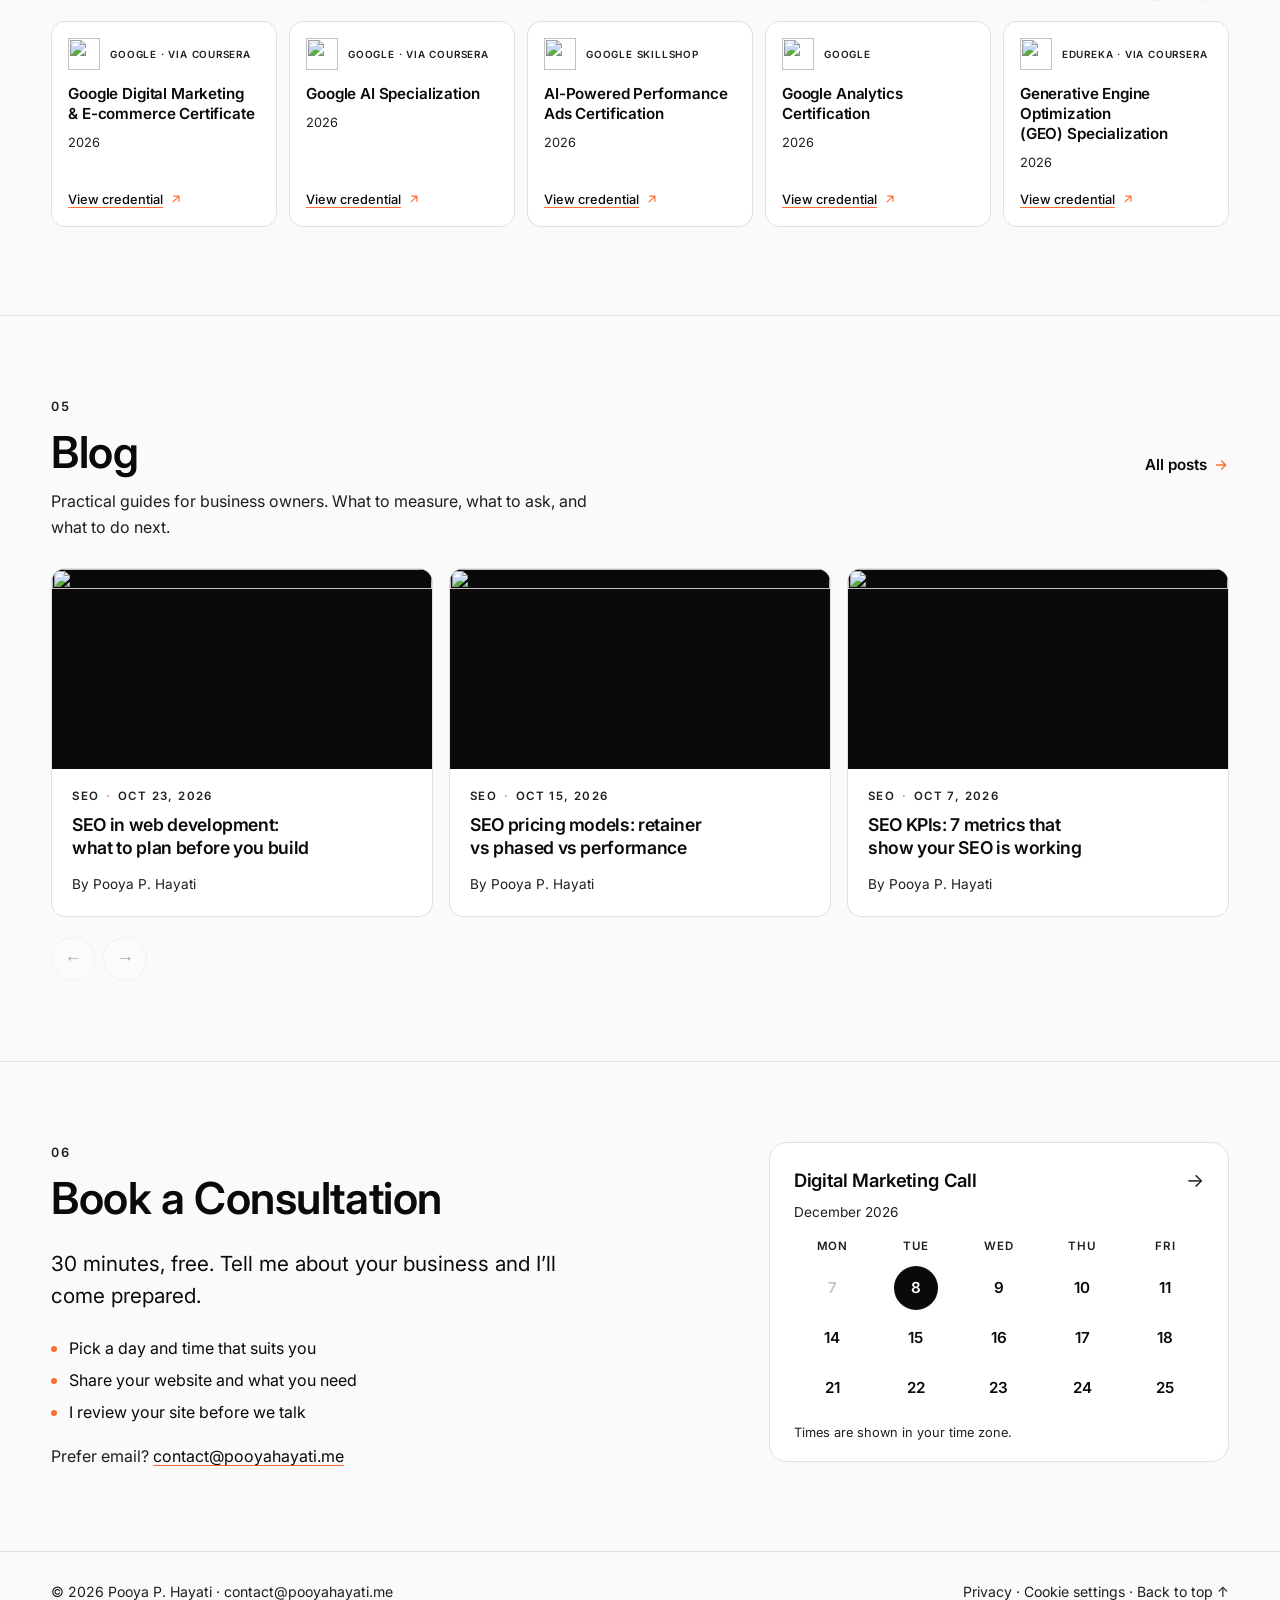
==== commit 875048e8: "Portfolio: two full-width in-progress cards, tidy indentation Co-Authored-By: Claude Sonnet 5.5 <nor" ====
--- a/public/index.html
+++ b/public/index.html
@@ -186,7 +186,7 @@
                 <a class="case-link" href="https://zesto.coffee" target="_blank" rel="noopener">zesto.coffee <svg aria-hidden="true" width="14" height="14" viewBox="0 0 24 24" fill="none" stroke="currentColor" stroke-width="2" stroke-linecap="round" stroke-linejoin="round"><path d="M7 17L17 7M8 7h9v9"/></svg></a>
               </div>
             </li>
-                      <li class="wip reveal">
+            <li class="wip reveal">
               <div class="wip-body">
                 <div class="wip-tags"><span class="badge"><span class="badge-dot" aria-hidden="true"></span>In progress</span><span class="market">Switzerland, UK</span></div>
                 <h4>Letro</h4>
--- a/public/styles.css
+++ b/public/styles.css
@@ -936,7 +936,7 @@
 }
 
 /* Current projects: one row */
-@media (min-width: 900px) { .wips { grid-template-columns: repeat(3, 1fr); } }
+@media (min-width: 900px) { .wips { grid-template-columns: repeat(2, 1fr); } }
 /* Skills & experience */
 .skill-grid { list-style: none; margin: 0; padding: 0; display: grid; gap: 14px; grid-template-columns: repeat(auto-fit, minmax(260px, 1fr)); }
 .skill { position: relative; padding: 24px; background: var(--surface); border: 1px solid var(--line); border-radius: var(--radius); transition: border-color .2s, transform .2s; }
